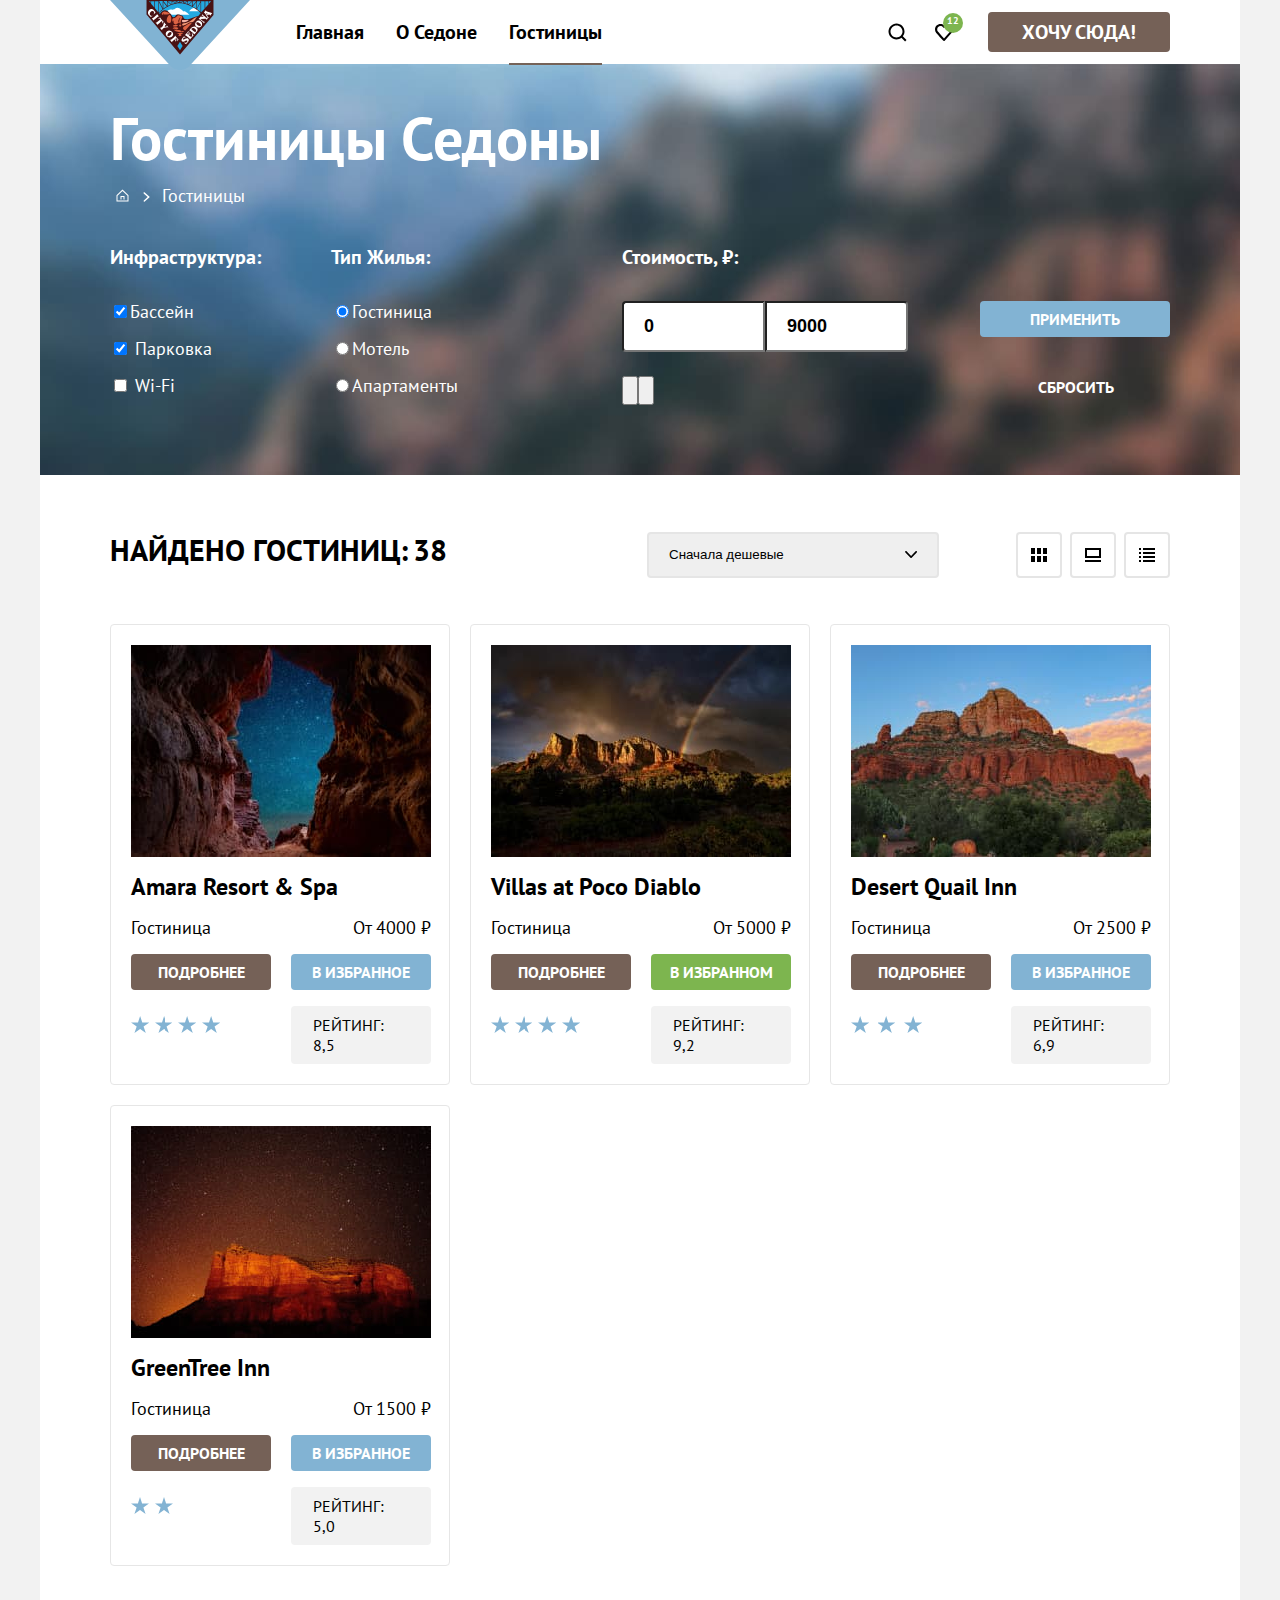
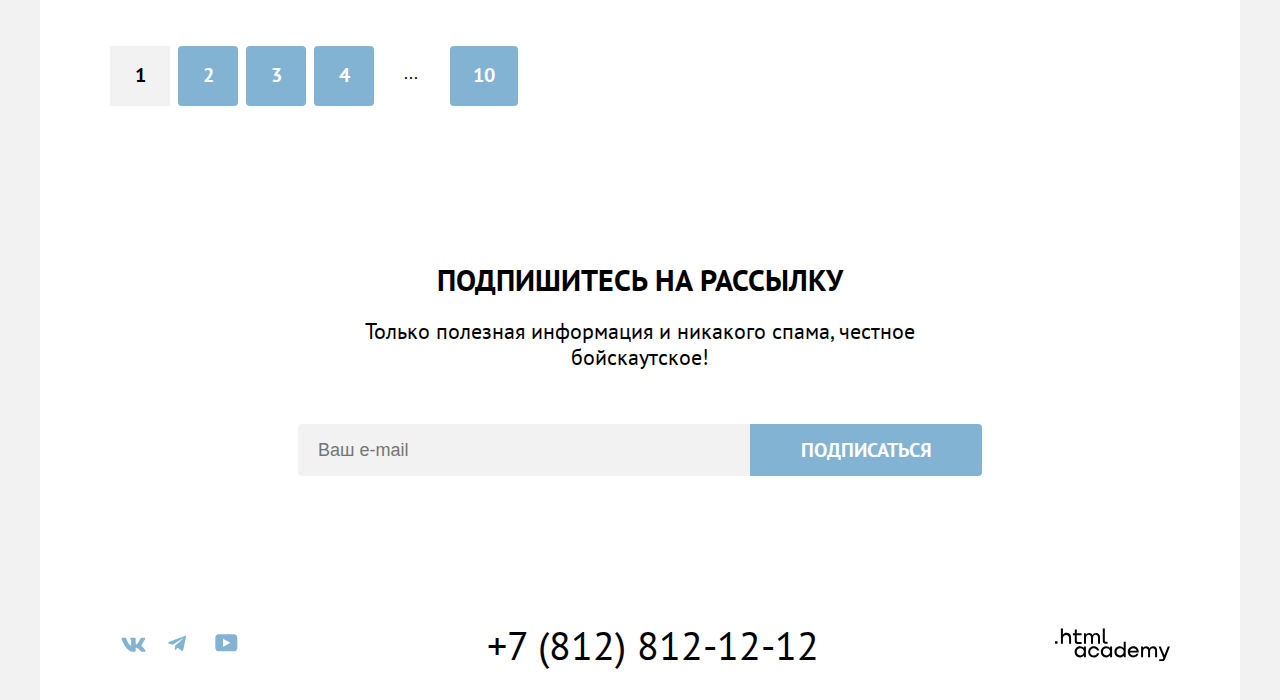
==== catalog.html @ 1176e71a "Merge pull request #8 from Katerina2391/master" ====
<!DOCTYPE html>
<html lang="ru">
  <head>
    <meta charset="utf-8">
    <title>Каталог</title>
    <link rel="stylesheet" href="styles/styles.css">
  </head>
  <body>
    <div class="container">
    <header class="catalog-header">
      <div class="logo">
        <a class="logo-link" href="index.html">
          <img class="logo" src="images/logo.svg" alt="Логотип компании City of Sedona." width="140" height="70">
        </a>
      </div>
      <nav class="navigation">
        <ul class="list navigation-list">
          <li class="navigation-item">
            <a class="navigation-link" href="index.html">Главная</a>
          </li>
          <li class="navigation-item">
            <a class="navigation-link" href="about.html">О Седоне</a>
          </li>
          <li class="navigation-item">
            <a class="navigation-link navigation-link-current" href="catalog.html">Гостиницы</a>
          </li>
        </ul>
        <ul class="list navigation-list navigation-user">
          <li class="navigation-item">
            <a class="navigation-link search-icon" href="#">
              <span class="visually-hidden">Поиск</span>
            </a>
          </li>
          <li class="navigation-item">
            <a class="navigation-link heart-icon" href="#">
              <span class="visually-hidden">Избранное</span>
              <span class="favourites-count">12</span>
            </a>
          </li>
          <li class="navigation-item">
            <a class="navigation-link want-here" href="#">Хочу сюда!</a>
          </li>
        </ul>
      </nav>
    </header>
    <main class="main-container main-inner">
      <div class="background-container">
      <h1 class="inner-header-title">Гостиницы Седоны</h1>
      <ul class="breadcrumbs">
        <li class="breadcrumbs-item">
          <a class="home-button" href="index.html">
            <span class="visually-hidden">Главная</span>
          </a>
        </li>
        <li class="breadcrumbs-item">
          <a class="breadcrumbs-link breadcrumbs-current">Гостиницы</a>
        </li>
      </ul>
      <section class="catalog-filter">
        <h2 class="visually-hidden">Фильтры для подбора гостиницы</h2>
        <form class="hotels-filter" action="https://echo.htmlacademy.ru/" method="get">
          <fieldset class="hotels-filter-group hotels-filter-group-infrastructure">
            <legend class="hotels-filter-title">Инфраструктура:</legend>
            <ul class="list hotels-filter-list">
              <li class="hotels-filter-item">
                <label class="control-label">
                  <input class="control-input" type="checkbox" name="infrastructure" value="swimming-pool" checked>Бассейн
                </label>
              </li>
              <li class="hotels-filter-item">
                <label class="control-label">
                  <input class="control-input" type="checkbox" name="infrastructure" value="parking" checked>
                  Парковка
                </label>
              </li>
              <li class="hotels-filter-item">
                <label class="control-label">
                  <input class="control-input" type="checkbox" name="infrastructure" value="Wi-Fi">
                  Wi-Fi
                </label>
              </li>
            </ul>
          </fieldset>
          <fieldset class="hotels-filter-group hotels-filter-group-living">
            <legend class="hotels-filter-title">Тип Жилья:</legend>
            <ul class="list hotels-filter-list">
              <li class="hotels-filter-item">
                <label class="control-label">
                  <input class="control-input" type="radio" name="living-type" value="hotel" checked>Гостиница
                </label>
              </li>
              <li class="hotels-filter-item">
                <label class="control-label">
                  <input class="control-input" type="radio" name="living-type" value="motel">Мотель
                </label>
              </li>
              <li class="hotels-filter-item">
                <label class="control-label">
                  <input class="control-input" type="radio" name="living-type" value="apartments">Апартаменты
                </label>
              </li>
            </ul>
          </fieldset>
          <fieldset class="hotels-filter-group hotels-filter-group-price">
            <legend class="hotels-filter-title">Стоимость, ₽:</legend>
              <label class="price-label">
                <input class="price-input price-input-min" type="number" name="min-price" placeholder="от" value="0">
              </label>
              <label class="price-label">
                <input class="price-input price-input-max" type="number" name="max-price" placeholder="до" value="9000">
              </label>
              <button class="toggle-min" type="button">
                <span class="visually-hidden">Изменить мин цену</span>
              </button>
              <button class="toggle-max" type="button">
                <span class="visually-hidden">Изменить макс цену</span>
              </button>
          </fieldset>
          <div class="buttons-container">
            <button class="button button-light-catalog submit-button" type="submit">Применить</button>
            <button class="button button-transparent" type="reset">Сбросить</button>
          </div>
        </form>
      </div>
      </section>
      <section class="sorting-results">
        <div class="sorting-results-container">
          <h2 class="sorting-results-title">Найдено гостиниц:
            <span class="sorting-results-count">38</span>
          </h2>
          <select class="select-control" aria-label="Сортировка">
            <option value="cheap">Сначала дешевые</option>
            <option value="expensive">Сначала дорогие</option>
            <option value="popular">Сначала популярные</option>
          </select>
          <ul class="list show-cards-list">
            <li class="show-cards-item">
              <a class="show-cards-button show-all-cards" href="#">
                <span class="visually-hidden">Показать карточки</span>
              </a>
            </li>
            <li class="show-cards-item">
              <a class="show-cards-button show-one-card" href="#">
                <span class="visually-hidden">Показать одну карточку</span>
              </a>
            </li>
            <li class="show-cards-item">
              <a class="show-cards-button show-list" href="#">
                <span class="visually-hidden">Показать список</span>
              </a>
            </li>
          </ul>
        </div>
        <ul class="list hotels-list">
          <li class="hotel-card">
            <a class="hotel-card-link" href="#" tabindex="-1">
              <img class="hotel-card-image" src="images/hotels/hotel-1.jpg" alt="Здездное небо в ущелье." width="300" height="212">
              <h3 class="hotel-card-title">Amara Resort & Spa</h3>
            </a>
            <span class="living-type">Гостиница</span>
            <span class="price">От 4000 ₽</span>
            <a class="button button-dark-catalog" href="#">подробнее</a>
            <button class="button button-favourites button-light" type="button">в избранное</button>
            <p class="product-stars product-four-stars">
            <span class="visually-hidden">4 звезды</span>
            </p>
            <span class="hotel-rating">Рейтинг: 8,5</span>
          </li>
          <li class="hotel-card">
            <a class="hotel-card-link" href="#" tabindex="-1">
              <img class="hotel-card-image" src="images/hotels/hotel-2.jpg" alt="Радуга надо горами." width="300" height="212">
              <h3 class="hotel-card-title">Villas at Poco Diablo</h3>
            </a>
            <span class="living-type">Гостиница</span>
            <span class="price">От 5000 ₽</span>
            <a class="button button-dark-catalog" href="#">подробнее</a>
              <button class="button button-favourites button-favourites-selected" type="button">в избранном</button>
            <p class="product-stars product-four-stars">
              <span class="visually-hidden">4 звезды</span>
            </p>
            <span class="hotel-rating">Рейтинг: 9,2</span>
          </li>
          <li class="hotel-card">
            <a class="hotel-card-link" href="#" tabindex="-1">
              <img class="hotel-card-image" src="images/hotels/hotel-3.jpg" alt="Горы на фоне голубого неба." width="300" height="212">
              <h3 class="hotel-card-title">Desert Quail Inn</h3>
            </a>
            <span class="living-type">Гостиница</span>
            <span class="price">От 2500 ₽</span>
            <a class="button button-dark-catalog" href="#">подробнее</a>
              <button class="button button-favourites button-light" type="button">в избранное</button>
            <p class="product-stars product-three-stars">
              <span class="visually-hidden">3 звезды</span>
            </p>
            <span class="hotel-rating">Рейтинг: 6,9</span>
          </li>
          <li class="hotel-card">
            <a class="hotel-card-link" href="#" tabindex="-1">
              <img class="hotel-card-image" src="images/hotels/hotel-4.jpg" alt="Горы на фоне зведного неба." width="300" height="212">
              <h3 class="hotel-card-title">GreenTree Inn</h3>
            </a>
            <span class="living-type">Гостиница</span>
            <span class="price">От 1500 ₽</span>
            <a class="button button-dark-catalog" href="#">подробнее</a>
              <button class="button button-favourites button-light" type="button">в избранное</button>
            <p class="product-stars product-two-stars">
              <span class="visually-hidden">2 звезды</span>
            </p>
            <span class="hotel-rating">Рейтинг: 5,0</span>
          </li>
        </ul>
        <ul class="pagination">
          <li class="pagination-item pagination-current">
            <a class="pagination-link pagination-current">1</a>
          </li>
          <li class="pagination-item">
            <a class="pagination-link" href="#">2</a>
          </li>
          <li class="pagination-item">
            <a class="pagination-link" href="#">3</a>
          </li>
          <li class="pagination-item">
            <a class="pagination-link" href="#">4</a>
          </li>
          <li class="pagination-item pagination-dots">
            <span class="dots">...</span>

          </li>
          <li class="pagination-item">
            <a class="pagination-link" href="#">10</a>
          </li>
        </ul>
      </section>
    </main>
    <footer class="page-footer">
      <section class="footer-subscribe">
        <h2 class="footer-subscribe-title">Подпишитесь на рассылку</h2>
        <p class="footer-subscribe-description">Только полезная информация и никакого спама, честное бойскаутское!</p>
        <form class="footer-subscribe-form" action="https://echo.htmlacademy.ru/" method="post">
          <input class="field field-inner" type="email" name="footer-subscribe-email" placeholder="Ваш e-mail" required>
          <button class="button footer-subscribe-button button-light" type="submit">Подписаться</button>
        </form>
      </section>
      <section class="footer-contacts">
        <h2 class="visually-hidden">Контакты</h2>
            <ul class="list footer-contacts-social-list">
              <li class="footer-contacts-social-item">
                <a class="footer-contacts-social-button button-vk" href="https://vk.com/htmlacademy">
                  <span class="visually-hidden">Вконтакте.</span>
                  <svg width="25" height="15" viewBox="0 0 25 15" fill="none" xmlns="http://www.w3.org/2000/svg">
                    <path fill-rule="evenodd" clip-rule="evenodd" d="M24.116 1.804c.166-.546 0-.948-.795-.948h-2.625c-.668 0-.976.347-1.143.73 0 0-1.335 3.196-3.226 5.272-.612.602-.89.793-1.224.793-.167 0-.418-.19-.418-.738V1.804c0-.656-.184-.948-.74-.948H9.817c-.417 0-.668.304-.668.593 0 .621.946.765 1.043 2.513V7.76c0 .833-.153.984-.487.984-.89 0-3.055-3.21-4.34-6.885-.249-.715-.5-1.003-1.172-1.003H1.566c-.75 0-.9.347-.9.73 0 .682.89 4.07 4.145 8.551 2.17 3.06 5.225 4.72 8.008 4.72 1.67 0 1.875-.369 1.875-1.004V11.54c0-.737.158-.884.687-.884.39 0 1.057.192 2.615 1.667 1.78 1.75 2.073 2.533 3.075 2.533h2.625c.75 0 1.126-.368.91-1.096-.238-.724-1.088-1.775-2.215-3.022-.612-.71-1.53-1.475-1.809-1.858-.389-.49-.278-.71 0-1.147 0 0 3.2-4.426 3.533-5.929h.001Z" fill="currentColor"/></svg>
                </a>
              </li>
              <li class="footer-contacts-social-item">
                <a class="footer-contacts-social-button button-tg" href="https://t.me/htmlacademy ">
                  <span class="visually-hidden">Телеграмм.</span>
                  <svg width="18" height="17" viewBox="0 0 18 17" fill="none" xmlns="http://www.w3.org/2000/svg"><path d="M16.785.956.84 7.104C-.248 7.541-.24 8.148.64 8.42l4.094 1.277 9.472-5.976c.448-.272.857-.126.52.173l-7.673 6.925H7.05l.002.001-.283 4.22c.414 0 .597-.19.829-.414l1.988-1.934 4.136 3.055c.762.42 1.31.205 1.5-.706l2.715-12.795c.278-1.114-.425-1.618-1.153-1.29Z" fill="currentColor"/></svg>                </a>
              </li>
              <li class="footer-contacts-social-item">
                <a class="footer-contacts-social-button button-youtube" href="https://www.youtube.com/user/htmlacademyru">
                  <span class="visually-hidden">Youtube.</span>
                  <svg width="23" height="18" viewBox="0 0 23 18" fill="none" xmlns="http://www.w3.org/2000/svg"><path d="M18.94.356H3.507C1.647.356.333 1.95.333 3.756V13.85c0 1.913 1.314 3.506 3.174 3.506H19.16c1.642 0 3.174-1.593 3.174-3.4v-10.2c-.219-1.806-1.532-3.4-3.393-3.4ZM7.995 12.894V4.819l7.333 4.037-7.333 4.038Z" fill="currentColor"/></svg></a>
              </li>
            </ul>
            <address class="phone">
              <a class="footer-phone" href="tel:+78128121212">+7 (812) 812-12-12</a>
            </address>
            <a class="htmlacademy-link" href="https://htmlacademy.ru/">
              <svg width="115" height="34" viewBox="0 0 115 34" fill="none" xmlns="http://www.w3.org/2000/svg">
                <g clip-path="url(#a)" fill="currentColor"><path d="M0 13.256v2.6h2.5v-2.6H0ZM11.6 4.856c-1.6 0-2.8.7-3.6 1.7h-.1v-6.2h-2v15.5h2v-5.3c0-2.1 1.3-3.6 3.3-3.6 1.8 0 2.9 1.4 2.9 3.2v5.7h2v-6.1c.1-3-1.8-4.9-4.5-4.9ZM26.6 5.156h-4.8v-3.7h-2v3.8h-1.9v2h1.9v6c0 1.7 1 2.7 2.7 2.7h4.1v-2h-3.7c-.7 0-1.1-.4-1.1-1.1v-5.7h4.8v-2ZM41.1 4.956c-1.6 0-2.9.8-3.5 2.1h-.1c-.6-1.2-1.8-2.1-3.4-2.1-1.4 0-2.5.8-3.1 1.8h-.1v-1.6H29v10.6h2v-5.4c0-2 1-3.5 2.6-3.5 1.5 0 2.4 1 2.4 2.6v6.3h2v-5.6c0-2.4 1.4-3.3 2.6-3.3 1.5 0 2.4 1 2.4 2.6v6.3h2v-6.5c.1-2.5-1.4-4.3-3.9-4.3ZM47.8 13.056c0 1.7 1 2.7 2.8 2.7h2v-2h-1.7c-.7 0-1.1-.4-1.1-1.1V.356h-2v12.7ZM28.9 20.056c-.9-1.1-2.2-1.8-3.9-1.8-3.1 0-5.4 2.3-5.4 5.6s2.3 5.6 5.4 5.6c1.8 0 3-.8 3.8-1.9h.1v1.6h2v-10.6h-2v1.5Zm-3.6 7.4c-2.2 0-3.6-1.6-3.6-3.6s1.4-3.6 3.6-3.6 3.6 1.6 3.6 3.6c0 1.9-1.4 3.6-3.6 3.6ZM44.2 22.356c-.5-2.4-2.6-4.1-5.4-4.1-3.4 0-5.6 2.5-5.6 5.6 0 3.1 2.2 5.6 5.6 5.6 2.8 0 4.9-1.8 5.4-4.2h-2.1c-.4 1.3-1.7 2.3-3.3 2.3-2.2 0-3.6-1.6-3.6-3.6s1.4-3.6 3.6-3.6c1.6 0 2.8 1 3.3 2.2h2.1v-.2ZM55.1 20.056c-.9-1.1-2.2-1.8-3.9-1.8-3.1 0-5.4 2.3-5.4 5.6s2.3 5.6 5.4 5.6c1.8 0 3-.8 3.8-1.9h.1v1.6h2v-10.6h-2v1.5Zm-3.6 7.4c-2.2 0-3.6-1.6-3.6-3.6s1.4-3.6 3.6-3.6 3.6 1.6 3.6 3.6c0 1.9-1.5 3.6-3.6 3.6ZM68.7 20.156c-.9-1.1-2.2-1.9-3.9-1.9-3.1 0-5.4 2.3-5.4 5.6s2.2 5.6 5.4 5.6c1.7 0 3-.8 3.8-1.8h.1v1.5h2v-15.4h-2v6.4Zm-3.6 7.3c-2.2 0-3.6-1.6-3.6-3.6s1.4-3.6 3.6-3.6 3.6 1.6 3.6 3.6c-.1 2-1.5 3.6-3.6 3.6ZM78.3 18.256c-3.3 0-5.5 2.5-5.5 5.6 0 3 2.1 5.6 5.5 5.6 2.5 0 4.5-1.3 5.2-3.6h-2.1c-.5 1-1.6 1.6-3 1.6-1.9 0-3.3-1.3-3.4-2.9h8.8c.2-3.6-2-6.3-5.5-6.3Zm0 1.9c1.7 0 3 1 3.3 2.6h-6.5c.3-1.5 1.5-2.6 3.2-2.6ZM98.2 18.256c-1.6 0-2.9.8-3.6 2h-.1c-.6-1.2-1.8-2-3.4-2-1.4 0-2.5.7-3.1 1.8v-1.5h-1.9v10.6h2v-5.4c0-2 1-3.4 2.6-3.5 1.5 0 2.4 1 2.4 2.6v6.3h2v-5.6c0-2.4 1.4-3.3 2.6-3.3 1.5 0 2.4 1 2.4 2.6v6.3h2v-6.5c.1-2.6-1.4-4.4-3.9-4.4ZM109.4 27.356l-3.6-8.9h-2.2l4.8 11.6c-.3.9-.7 1.2-1.7 1.2h-2.5v2h2.5c1.8 0 2.8-.8 3.5-2.6l4.7-12.2h-2.1l-3.4 8.9Z"/></g><defs><clipPath id="a"><path fill="currentColor" transform="translate(0 .356)" d="M0 0h115v33H0z"/></clipPath></defs></svg>
            </a>
      </section>
    </footer>
  </div>
  </body>
</html>
---- styles/styles.css ----
@font-face {
  font-family: "PT Sans";
  font-style: normal;
  font-weight: 400;
  src: url("../fonts/ptsans-400.woff2") format("woff2");
  font-display: swap;
}

@font-face {
  font-family: "PT Sans";
  font-style: normal;
  font-weight: 700;
  src: url("../fonts/ptsans-700.woff2") format("woff2");
  font-display: swap;
}

html {
  height: 100%;
}

body {
  font-family: "PT Sans", "Arial", sans-serif;
  font-size: 18px;
  line-height: 21px;
  background-color:  #f2f2f2;
  color: #000000;
  margin: 0;
}

*,
*::before,
*::after {
  box-sizing: border-box;
}

.visually-hidden {
  position: absolute;
  width: 1px;
  height: 1px;
  margin: -1px;
  padding: 0;
  border: 0;
  clip: rect(0 0 0 0);
  overflow: hidden;
}

.container {
  min-height: 100vh;
  width: 1200px;
  margin: 0 auto;
  display: flex;
  flex-direction: column;
  box-shadow: 0 0 15 0 rgba(0, 0, 0, 0.2);
  flex-grow: 1;
  background-color: #ffffff;
}

.main-container {
  flex-grow: 1;
}

.button {
  font-family: inherit;
  font-size: 20px;
  font-weight: 700;
  line-height: 36px;
  text-align: center;
  text-transform: uppercase;
  text-decoration: none;
  color: #ffffff;
  padding: 8px 50px;
  border: none;
  border-radius: 4px;
  margin: 0;
  align-items: center;
  cursor: pointer;
  box-sizing: border-box;
}

.button-light {
  background-color: #82b3d3;
}

.button-light:hover {
  background-color: #68a2ca;
}

.button-light:focus {
  background-color: #68a2ca;
}

.button-light:active {
  background-color: #82b3d3;
}

.button-light:disabled {
  background-color: #e5e5e5;
}

.button-light-catalog {
  background-color: #82b3d3;
  font-size: 16px;
  font-weight: 700;
  line-height: 20px;
  width: 140px;
  height: 36px;
  align-items: center;
}
.button-light-catalog:hover {
  background-color: #68a2ca;
}

.button-light-catalog:focus {
  background-color: #68a2ca;
}

.button-light-catalog:active {
  background-color: #82b3d3;
}

.button-light-catalog:disabled {
  background-color: #e5e5e5;
}

.button-dark {
  background-color: #756157;
  margin: 0;
  padding: 8px 50px;
}

.button-dark:hover {
  background-color: #615048;
}

.button-dark:focus {
  background-color: #615048;
}

.button-dark:active {
  background-color: #756157;
}

.button-dark:disabled {
  background-color: #e5e5e5;
}

.button-dark-catalog {
  background-color: #756157;
  font-size: 16px;
  font-weight: 700;
  line-height: 20px;
  width: 140px;
  height: 36px;
  align-items: center;
  padding: 8px 26px;
}

.button-dark-catalog:hover {
  background-color: #615048;
}

.button-dark-catalog:focus {
  background-color: #615048;
}

.button-dark-catalog:active {
  background-color: #756157;
}

.button-dark-catalog:disabled {
  background-color: #e5e5e5;
}

.button-transparent {
  background-color: transparent;
  font-size: 16px;
  font-weight: 700;
  line-height: 20px;
  padding: 8px 57px;
  width: 191px;
}

.button-transparent:hover {
  opacity: 60%;
}

.button-transparent:focus {
  border: 3px solid #83b3d3;
}

.button-transparent:active {
  color: rgba(255, 255, 255, 0.3);
}

.button-transparent:disabled {
  opacity: 10%;
}

.submit-button {
  width: 190px;
  padding: 8px 50px;
  margin-bottom: 32px;
}

.list {
  list-style: none;
  margin: 0;
  padding: 0;
}

/*MAIN PAGE*/
/*HEADER*/

.main-page-header {
  display: flex;
  padding: 0 70px;
}

.navigation {
  display: flex;
  margin-left: 30px;
  flex-grow: 1;
}

.navigation-list {
  margin: 0;
  padding: 0;
  flex-wrap: wrap;
  display: flex;
}

.navigation-user {
  margin-left: auto;
  display: flex;
  align-items: center;
  flex-shrink: 0;
}

.navigation-link {
  display: block;
  font-size: 20px;
  line-height: 24px;
  font-weight: 700;
  text-align: center;
  color: #000000;
  background-color: #ffffff;
  text-decoration: none;
  flex-wrap: wrap;
  padding: 20px 16px;
}

.navigation-link-current {
  position: relative;
  z-index: 2;
}

.navigation-link-current::after {
  position: absolute;
  content: "";
  height: 2px;
  background-color: #756257;
  bottom: -1px;
  right: 16px;
  left: 16px;
}

.search-icon {
  background-image: url("../images/icons/search.svg");
  background-repeat: no-repeat;
  background-size: 20px 20px;
  background-position: center center;
  padding: 12px 22px;
}

.heart-icon {
  background-image: url("../images/icons/heart.svg");
  background-repeat: no-repeat;
  background-size: 20px 20px;
  background-position: center center;
  margin-right: 20px;
  padding: 13px 24px;
}

.favourites-count {
  font-size: 10px;
  font-weight: 400px;
  line-height: 10px;
  text-align: center;
  background-color: #7db54f;
  color: #ffffff;
  border-radius: 10px;
  padding: 3px;
  min-height: 20px;
  min-width: 20px;
  display: block;
  margin-top: -19px;
  margin-right: -19px;
}

.want-here {
  background-color: #756157;
  color: #ffffff;
  text-transform: uppercase;
  padding: 8px 34px;
  border-radius: 4px;
}

.want-here:hover {
  background-color: #615048;
}

.want-here:focus {
  background-color: #615048;
}

.want-here:active {
  background-color: #756157;
}

.want-here:disabled {
  background-color: #e5e5e5;
}

.navigation-item-button {
  display: flex;
  align-items: center;
}

.logo {
  display: block;
  margin-bottom: -6px;
  z-index: 2;
}

/*HERO*/

.hero {
  background-color: #7ea2c2;
  padding: 51px 70px 82px;
  position: relative;
}

.hero::after {
  content: "";
  background-image: url("../images/devider.svg");
  position: absolute;
  left: 0;
  right: 0;
  bottom: 0;
  height: 57px;
}

.hero-img-banner {
  position: absolute;
  top: 0;
  left: 0;
  bottom: 0;
  right: 0;
  object-fit: cover;
  height: 100%;
}

.hero-img {
  display: block;
  margin: 0 auto;
  max-width: 100%;
  height: auto;
  position: relative;
  z-index: 2;
}


/*ADVANTAGES*/

.advantages-list {
  text-align: center;
  list-style: none;
  display: flex;
  flex-wrap: wrap;
  margin: 0;
  padding: 0;
}

.advantages-main-title {
  font-size: 30px;
  font-weight: 700;
  line-height: 36px;
  text-align: center;
  text-transform: uppercase;
  margin: 0 auto;
  margin-bottom: 25px;
  width: 620px;
  margin-top: 69px;
}

.advantages-main-title-description {
  font-size: 22px;
  line-height: 26px;
  text-align: center;
  margin-bottom: 69px;
}

.advantages-title {
  font-size: 24px;
  font-weight: 700;
  line-height: 28px;
  text-align: center;
  text-transform: uppercase;
  margin: 0 auto;
  margin-bottom: 62px;
  width: 175px;
  position: relative;
}

.advantages-content {
  width: 400px;
  min-height: 385px;
  padding: 102px 85px;
}

.advantages-item {
  background-color: rgba(131, 179, 211, 0.12);
  color: #000000;
}

.advantages-title::after {
  position: absolute;
  content: "";
  height: 2px;
  width: 60px;
  background-color: rgba(0, 0, 0, 0.3);
  bottom: -30px;
  right: 55px;
}

.advantages-item-medium {
  background-color: rgba(131, 179, 211, 0.2);
}

.advantages-item-dark {
  width: 100%;
  background-color: #82b3d3;
  color: #ffffff;
  display: flex;
}

.advantages-item-dark .advantages-title {
  color: #ffffff;
}

.advantages-item-dark .advantages-title::after {
  position: absolute;
  content: "";
  height: 2px;
  width: 60px;
  background-color: rgba(255, 255, 255, 0.3);
  bottom: -30px;
  right: 55px;
}

.advantages-item-dark .advantages-description {
  color: #ffffff;
}

.advantages-description {
  color: #333333;
  margin: 0;
}

.advantages-image {
  display: block;
}



/*SERVICES*/

.services-list {
  text-align: center;
  display: flex;
  flex-wrap: wrap;
}

.services-main-title {
  font-size: 30px;
  font-weight: 700;
  line-height: 36px;
  text-align: center;
  text-transform: uppercase;
  margin: 0 auto;
  margin-top: 64px;
  margin-bottom: 20px;
}

.services-main-description {
  font-size: 22px;
  line-height: 26px;
  text-align: center;
  margin: 0;
  margin-bottom: 64px;
}

.services-title {
  font-size: 24px;
  font-weight: 700;
  line-height: 28px;
  text-align: center;
  text-transform: uppercase;
  margin: 0;
  padding: 0;
  margin-bottom: 30px;
  margin-top: 110px;
}

.services-description {
  margin: 0;
  padding: 0;
  width: 230px;
}

.services-item {
  width: 400px;
  min-height: 385px;
  padding-top: 81px;
  padding-left: 85px;
  padding-right: 85px;
  box-sizing: border-box;
}

.services-item-medium {
  background-color: rgba(131, 179, 211, 0.12);
}

.services-item-light {
  background-color: #ffffff;
}

.house-icon {
  background-image: url("../images/icons/house.svg");
  background-repeat: no-repeat;
  background-size: 75px 72px;
  background-position: center 81px;
}

.souvenirs-icon {
  background-image: url("../images/icons/souvenirs.svg");
  background-repeat: no-repeat;
  background-size: 75px 72px;
  background-position: center 81px;
}

.food-icon {
  background-image: url("../images/icons/food.svg");
  background-repeat: no-repeat;
  background-size: 75px 72px;
  background-position: center 81px;
}

/*HOTEL SEARCH*/

.hotel-search {
  text-align: center;
  width: 592px;
  margin: 0 auto;
}

.hotel-search-title {
  font-size: 30px;
  font-weight: 700;
  line-height: 36px;
  text-align: center;
  text-transform: uppercase;
  margin: 0;
  margin-top: 96px;
  margin-bottom: 20px;
}

.hotel-search-description {
  font-size: 22px;
  line-height: 26px;
  text-align: center;
  margin: 0;
  margin-bottom: 54px;
}

.hotel-search-button {
  display: block;
  width: 376px;
  margin: 0 auto;
  margin-bottom: 96px;
}

/*FOOTER*/

.footer-subscribe-title {
  font-size: 30px;
  font-weight: 700;
  line-height: 36px;
  text-align: center;
  text-transform: uppercase;
  margin: 0;
  margin-bottom: 20px;
}

.footer-subscribe-description {
  font-size: 22px;
  line-height: 26px;
  text-align: center;
  margin: 0;
  margin-bottom: 54px;
}

input[type=email] {
  font-size: 18px;
  line-height: 24px;
}

.footer-subscribe {
  display: block;
  width: 1200px;
  color: #000000;
  background-color: #ffffff;
  text-align: center;
  margin: 0 auto;
  padding: 96px 258px 104px;
}

.footer-subscribe-main-page {
  background-image: url("../images/subscribe.jpg");
  background-color: #4c6792;
  background-position: center;
  background-repeat: no-repeat;
  background-size: cover;
  color: #ffffff;
}

.footer-subscribe-form {
  display: flex;
}

.footer-subscribe-button {
  background-color: #82B3D3;
  padding: 8px 50px;
  border: none;
  border-radius: 0 4px 4px 0;
  width: 232px;
}

.field {
  flex-grow: 1;
  border: none;
  border-radius: 4px 0 0 4px;
  padding-left: 20px;
}

.field-inner {
background-color: #f2f2f2;
}

.footer-contacts {
  display: flex;
  align-items: center;
  width: 1200px;
  min-height: 120px;
  margin: 0 auto;
  padding: 40px 70px 30px;
  justify-content: space-between;
}

.footer-contacts-social-item {
  display: flex;
  align-items: center;
  width: 47px;
  height: 40px;
  margin: auto;
  position: relative;
 }

.footer-contacts-social-list {
  display: flex;
  align-items: center;
  flex-wrap: wrap;
}

.footer-contacts-social-button {
  color: #82b3d3;
  background-color: #ffffff;
  display: block;
  padding: 11px;
  box-sizing: border-box;
}

.footer-contacts-social-button:hover {
  color: #68a2ca;
}

.footer-contacts-social-button:focus {
  color: #68a2ca;
}

.footer-contacts-social-button:active {
  color: rgba(104, 162, 202, 0.3);
}

.phone {
  display: flex;
  align-items: center;
}

.footer-phone {
  font-size: 40px;
  line-height: 40px;
  text-align: center;
  text-decoration: none;
  font-style: normal;
  color: #000000;
  display: block;
}

.footer-phone:hover {
  color: #756157;
}

.footer-phone:focus {
  color: #756157;
}

.footer-phone:active {
  color: rgba(117, 97, 87, 0.3);
}

.htmlacademy-link {
  display: flex;
  align-items: center;
  padding: 0;
  margin: 0;
  color: #000000;
}

.htmlacademy-link:hover {
  color: #756157;
}

.htmlacademy-link:focus {
  color: #756157;
}

.htmlacademy-link:active {
  color: rgba(117, 97, 87, 0.3);
}


/*CATALOG*/

/*MAIN*/

.catalog-header {
  display: flex;
  padding: 0 70px;
  margin: 0;
}

.inner-header-title {
  font-size: 60px;
  line-height: 78px;
  font-weight: 700;
  color: #ffffff;
  margin: 0;
  margin-bottom: 8px;
}

.background-container {
  background-image: url("../images/background-catalog.jpg");
  background-position: center;
  background-size: cover;
  background-repeat: no-repeat;
  background-color: #696563;
  color: #ffffff;
  margin: 0;
  padding: 35px 70px 70px;
}

.breadcrumbs {
  list-style: none;
  flex-wrap: wrap;
  margin: 0;
  padding: 0;
  display: flex;
}

.breadcrumbs-item {
  margin: 0;
  padding: 0;
  margin-bottom: 36px;
  position: relative;
}

.breadcrumbs-item:not(:last-child)::after {
  content: "";
  background-image: url("../images/icons/right-arrow.svg");
  background-repeat: no-repeat;
  background-size: 8px 20px;
  background-position: center center;
  width: 7px;
  height: 20px;
  display: block;
  position: absolute;
  top: 2px;
  right: 0;
  left: 33px;
  bottom: 0;
}

.breadcrumbs-link {
  display: block;
}

.home-button {
  width: 12px;
  height: 12px;
  margin-right: 28px;
  padding: 12px;
  display: block;
  background-image: url("../images/icons/main-page-icon.svg");
  background-size: 13px 15px;
  background-repeat: no-repeat;
  background-position: center 3px;
}

.home-button:hover {
  opacity: 60%;
}

.home-button:active {
  opacity: 30%;
}

.breadcrumbs-current:hover {
  color: rgba(255, 255, 255, 0.6);
}

.breadcrumbs-current:active {
  color: rgba(255, 255, 255, 0.3);
}

.hotels-filter {
  display: flex;
}

.hotels-filter-group {
  padding: 0;
  margin: 0;
  border: none;
}

.hotels-filter-group-infrastructure {
  margin-right: 70px;
}

.hotels-filter-group-living {
  min-width: 151px;
  margin-right: 140px;
}

.hotels-filter-group-price {
  min-width: 288px;
  display: flex;
  flex-wrap: wrap;
  margin-right: 70px;
}

.hotels-filter-list {
  display: block;
}

.hotels-filter-title {
  font-size: 20px;
  line-height: 24px;
  font-weight: 700;
  color: #ffffff;
  margin: 0;
  margin-bottom: 32px;
  padding: 0;
}

.hotels-filter-item {
  margin-bottom: 16px;
}

.hotels-filter-item:last-child {
  margin-bottom: 0;
}

.price-input {
  font-size: 18px;
  line-height: 23px;
  font-weight: 700;
  width: 143px;
  margin: 0;
  padding: 12px 20px;
  box-sizing: border-box;
}

.price-input-min {
  border-radius: 4px 0 0 4px;
}

.price-input-max {
  border-radius: 0 4px 4px 0;
}

.price-label {
  font-size: 18px;
  line-height: 24px;
  color: #000000;
  min-width: 143px;
  min-height: 48px;
  margin: 0;
  padding: 0;
}

.buttons-container {
  margin-top: 56px;
  margin-right: auto;
}

.sorting-results {
  background-color: #ffffff;
  margin: 0;
  padding: 56.5px 70px 60px;
}

.sorting-results-container {
  display: flex;
  width: 1060px;
  margin: 0 auto;
  margin-bottom: 46.5px;
}

.sorting-results-title {
  font-size: 30px;
  line-height: 36px;
  font-weight: 700;
  color: #000000;
  text-transform: uppercase;
  margin: 0;
  margin-right: 200px;
  display: flex;
}

.sorting-results-count {
  font-size: 30px;
  line-height: 36px;
  font-weight: 700;
  color: #000000;
  text-transform: uppercase;
  margin: 0;
  display: block;
  margin-left: 5px;
}

.show-cards-list {
  display: flex;
  margin-left: auto;
}

.show-all-cards {
  background-image: url("../images/icons/show-all-cards.svg");
  background-repeat: no-repeat;
  background-position: center;
}

.show-one-card {
  background-image: url("../images/icons/show-one-card.svg");
  background-repeat: no-repeat;
  background-position: center;
}

.show-list {
  background-image: url("../images/icons/show-list.svg");
  background-repeat: no-repeat;
  background-position: center;
}

.show-cards-button {
  display: flex;
  width: 46px;
  height: 46px;
  border: 2px solid #e5e5e5;
  border-radius: 4px;
}

.show-cards-item {
  margin-right: 8px;
}

.show-cards-item:last-child {
  margin-right: 0px;
}

.show-cards-button:hover {
  border-color: #000000;
}

.show-cards-button:focus {
  border-color: #68a2ca;
}

.show-cards-button:active {
  border-color: #000000;
}

.select-control {
  border: 2px solid #e5e5e5;
  border-radius: 4px;
  min-width: 292px;
  padding: 12px 20px;
  appearance: none;
  background-image: url("../images/icons/arrow-down.svg");
  background-repeat: no-repeat;
  background-position: right 20px center;
  padding-right: 40px;
}

.select-control:hover {
  border-color: #68a2ca;
}

.select-control:focus {
  border-color: #3f5e72;
  outline: none;
}

.select-control:disabled {
  border-color: rgba(0, 0, 0, 0.3);
}

.hotels-list {
  display: grid;
  grid-template-columns: repeat(3, 340px);
  gap: 20px;
}

.price {
  margin-left: auto;
}

.hotel-card-link {
  text-decoration: none;
  color: inherit;
  grid-column: 2 span;
}

.hotel-card {
  display: grid;
  grid-template-columns: repeat(2, 140px);
  gap: 16px 20px;
  background-color: #ffffff;
  padding: 20px;
  border-radius: 4px;
  border: 1px solid #e6e6e6;
}

.hotel-card-title {
  font-size: 24px;
  line-height: 28px;
  font-weight: 700;
  margin: 0;
  margin-top: 16px;
}

.hotel-card-image {
  display: block;
}

.button-favourites {
  font-size: 16px;
  line-height: 20px;
  font-weight: 700;
  background-color: #82b3d3;
  width: 140px;
  height: 36px;
  margin: 0;
  padding: 0;
}

.button-favourites-selected {
  background-color: #7db54f;
  width: 140px;
  height: 36px;
}

.button-favourites-selected:hover {
  background-color: #6c9e42;
}

.button-favourites-selected:focus {
  background-color: #6c9e42;
}

.button-favourites-selected:active {
  background-color: #7db54f;
}

.button-favourites-selected:disabled {
  background-color: #e5e5e5;
}

.hotel-rating {
  font-size: 16px;
  line-height: 20px;
  font-weight: 400;
  background-color: #f2f2f2;
  text-transform: uppercase;
  margin: 0;
  padding: 9px 22px;
  border-radius: 4px;
  display: block;
}

.product-stars {
  background-image: url("../images/icons/star.svg");
  background-repeat: space no-repeat;
  width: 104px;
  height: 17px;
  background-size: 18px 17px;
  display: block;
  margin: 0;
  padding: 0;
  margin-top: 10px;
}

.product-four-stars {
  background-image: url("../images/icons/star.svg");
  background-repeat: space no-repeat;
  width: 89px;
  height: 17px;
  background-size: 18px 17px;
  display: block;
}

.product-three-stars {
  background-image: url("../images/icons/star.svg");
  background-repeat: space no-repeat;
  width: 71px;
  height: 17px;
  background-size: 18px 17px;
  display: block;
}

.product-two-stars {
  background-image: url("../images/icons/star.svg");
  background-repeat: space no-repeat;
  width: 42px;
  height: 17px;
  background-size: 18px 17px;
  display: block;
}

.pagination {
  list-style: none;
  display: flex;
  width: 1060px;
  gap: 8px;
  margin: 0;
  padding: 0;
  margin-top: 80px;
  flex-wrap: wrap;
}

.pagination-link {
  font-size: 20px;
  line-height: 36px;
  font-weight: 700;
  text-align: center;
  color: #ffffff;
  background-color: #82b3d3;
  text-decoration: none;
  padding: 11px 23px;
  border-radius: 4px;
  min-width: 60px;
  min-height: 60px;
  display: block;
  box-sizing: border-box;
}

.pagination-link:hover {
  background-color: #68a2ca;
  border: 1px solid #82b3d3;
}

.pagination-link:focus {
  background-color: #68a2ca;
  border: 1px solid #82b3d3;
}

.pagination-link:active {
  background-color: #82b3d3;
}

.pagination-current {
  color: #000000;
  background-color: #f2f2f2;
}

.pagination-current:hover {
  color: #000000;
  background-color: #f2f2f2;
}

.pagination-current:focus {
  color: #000000;
  background-color: #f2f2f2;
}

.pagination-current:active {
  color: #000000;
  background-color: #f2f2f2;
}

.dots {
  display: block;
  min-width: 60px;
  min-height: 60px;
  align-items: center;
  padding: 16px 22px;
}
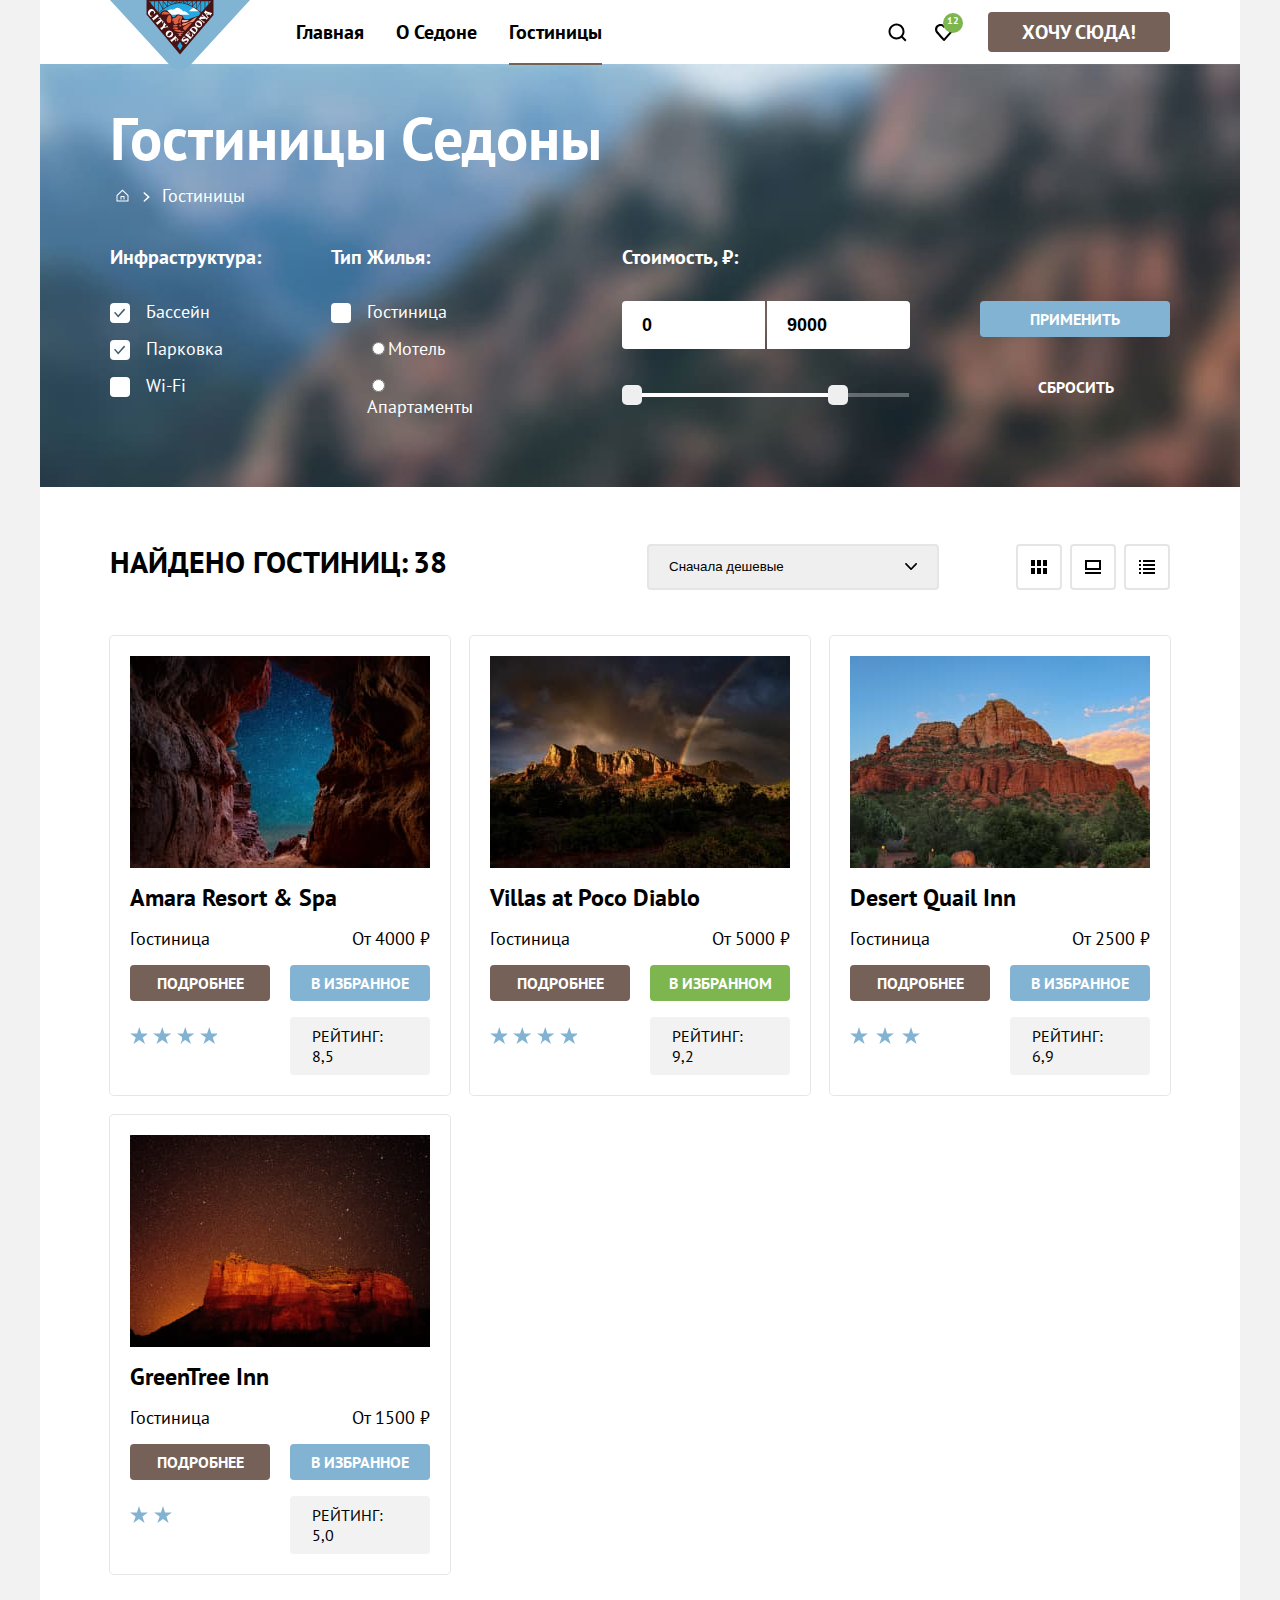
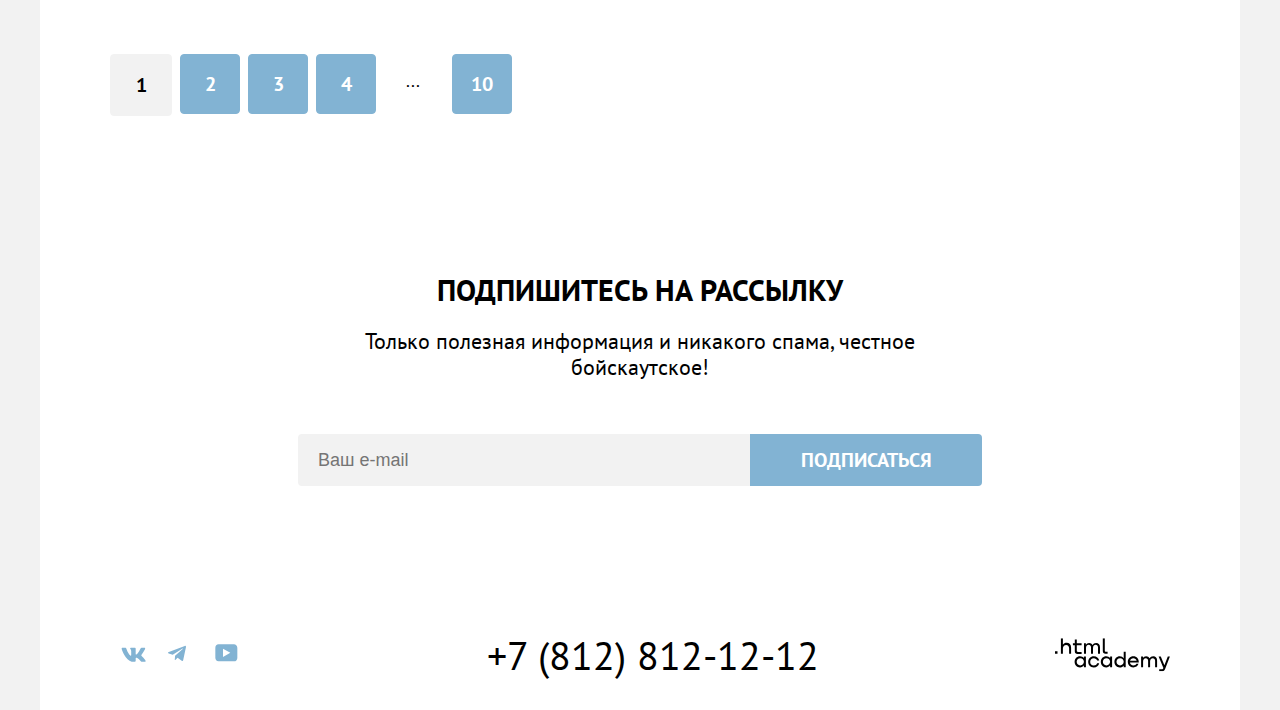
==== commit 4f710749: "стилизует чекбоксы" ====
--- a/catalog.html
+++ b/catalog.html
@@ -63,20 +63,24 @@
             <legend class="hotels-filter-title">Инфраструктура:</legend>
             <ul class="list hotels-filter-list">
               <li class="hotels-filter-item">
-                <label class="control-label">
-                  <input class="control-input" type="checkbox" name="infrastructure" value="swimming-pool" checked>Бассейн
-                </label>
-              </li>
-              <li class="hotels-filter-item">
-                <label class="control-label">
-                  <input class="control-input" type="checkbox" name="infrastructure" value="parking" checked>
-                  Парковка
-                </label>
-              </li>
-              <li class="hotels-filter-item">
-                <label class="control-label">
-                  <input class="control-input" type="checkbox" name="infrastructure" value="Wi-Fi">
-                  Wi-Fi
+                <label class="control">
+                  <input class="visually-hidden control-input" type="checkbox" name="infrastructure" value="swimming-pool" checked>
+                  <span class="control-mark"></span>
+                  <span class="control-label">Бассейн</span>
+                </label>
+              </li>
+              <li class="hotels-filter-item">
+                <label class="control">
+                  <input class="visually-hidden control-input" type="checkbox" name="infrastructure" value="parking" checked>
+                  <span class="control-mark"></span>
+                  <span class="control-label">Парковка</span>
+                </label>
+              </li>
+              <li class="hotels-filter-item">
+                <label class="control">
+                  <input class="visually-hidden control-input" type="checkbox" name="infrastructure" value="Wi-Fi">
+                  <span class="control-mark"></span>
+                  <span class="control-label">Wi-Fi</span>
                 </label>
               </li>
             </ul>
@@ -85,17 +89,19 @@
             <legend class="hotels-filter-title">Тип Жилья:</legend>
             <ul class="list hotels-filter-list">
               <li class="hotels-filter-item">
-                <label class="control-label">
-                  <input class="control-input" type="radio" name="living-type" value="hotel" checked>Гостиница
-                </label>
-              </li>
-              <li class="hotels-filter-item">
-                <label class="control-label">
+                <label class="control">
+                  <input class="visually-hidden control-input" type="radio" name="living-type" value="hotel" checked>
+                  <span class="control-mark"></span>
+                  <span class="control-label">Гостиница</span>
+                </label>
+              </li>
+              <li class="hotels-filter-item">
+                <label class="control">
                   <input class="control-input" type="radio" name="living-type" value="motel">Мотель
                 </label>
               </li>
               <li class="hotels-filter-item">
-                <label class="control-label">
+                <label class="control">
                   <input class="control-input" type="radio" name="living-type" value="apartments">Апартаменты
                 </label>
               </li>
@@ -103,18 +109,26 @@
           </fieldset>
           <fieldset class="hotels-filter-group hotels-filter-group-price">
             <legend class="hotels-filter-title">Стоимость, ₽:</legend>
-              <label class="price-label">
-                <input class="price-input price-input-min" type="number" name="min-price" placeholder="от" value="0">
-              </label>
-              <label class="price-label">
-                <input class="price-input price-input-max" type="number" name="max-price" placeholder="до" value="9000">
-              </label>
-              <button class="toggle-min" type="button">
-                <span class="visually-hidden">Изменить мин цену</span>
-              </button>
-              <button class="toggle-max" type="button">
-                <span class="visually-hidden">Изменить макс цену</span>
-              </button>
+              <div class="range">
+                <div class="range-wrapper-inputs">
+                  <label class="price-label">
+                    <input class="price-input price-input-min" type="number" name="min-price" placeholder="от" value="0">
+                  </label>
+                  <label class="price-label">
+                    <input class="price-input price-input-max" type="number" name="max-price" placeholder="до" value="9000">
+                  </label>
+                </div>
+                <div class="range-scale">
+                  <div class="range-bar" style="left: 0; width: 226px">
+                    <button class="range-toggle toggle-min" type="button">
+                      <span class="visually-hidden">Изменить минимальную цену.</span>
+                    </button>
+                    <button class="range-toggle toggle-max" type="button">
+                      <span class="visually-hidden">Изменить максимальную цену.</span>
+                    </button>
+                  </div>
+                </div>
+              </div>
           </fieldset>
           <div class="buttons-container">
             <button class="button button-light-catalog submit-button" type="submit">Применить</button>
--- a/styles/styles.css
+++ b/styles/styles.css
@@ -87,6 +87,7 @@
 
 .button-light:focus {
   background-color: #68a2ca;
+  outline: none;
 }
 
 .button-light:active {
@@ -106,12 +107,14 @@
   height: 36px;
   align-items: center;
 }
+
 .button-light-catalog:hover {
   background-color: #68a2ca;
 }
 
 .button-light-catalog:focus {
   background-color: #68a2ca;
+  outline: none;
 }
 
 .button-light-catalog:active {
@@ -134,6 +137,7 @@
 
 .button-dark:focus {
   background-color: #615048;
+  outline: none;
 }
 
 .button-dark:active {
@@ -161,6 +165,7 @@
 
 .button-dark-catalog:focus {
   background-color: #615048;
+  outline: none;
 }
 
 .button-dark-catalog:active {
@@ -186,6 +191,7 @@
 
 .button-transparent:focus {
   border: 3px solid #83b3d3;
+  outline: none;
 }
 
 .button-transparent:active {
@@ -247,6 +253,15 @@
   text-decoration: none;
   flex-wrap: wrap;
   padding: 20px 16px;
+}
+
+.navigation-link:not(.want-here):hover {
+  color: #756157;
+}
+
+.navigation-link:not(.want-here):active {
+  color: #756157;
+  outline: none;
 }
 
 .navigation-link-current {
@@ -272,6 +287,18 @@
   padding: 12px 22px;
 }
 
+.search-icon:hover {
+  opacity: 60%;
+}
+
+.search-icon:active {
+  opacity: 30%;
+}
+
+.search-icon:focus {
+  outline: none;
+}
+
 .heart-icon {
   background-image: url("../images/icons/heart.svg");
   background-repeat: no-repeat;
@@ -281,6 +308,18 @@
   padding: 13px 24px;
 }
 
+.heart-icon:hover {
+  opacity: 60%;
+}
+
+.heart-icon:active {
+  opacity: 30%;
+}
+
+.heart-icon:focus {
+  outline: none;
+}
+
 .favourites-count {
   font-size: 10px;
   font-weight: 400px;
@@ -303,6 +342,7 @@
   text-transform: uppercase;
   padding: 8px 34px;
   border-radius: 4px;
+  display: block;
 }
 
 .want-here:hover {
@@ -311,6 +351,7 @@
 
 .want-here:focus {
   background-color: #615048;
+  outline: none;
 }
 
 .want-here:active {
@@ -330,6 +371,18 @@
   display: block;
   margin-bottom: -6px;
   z-index: 2;
+}
+
+.logo-link:hover {
+  opacity: 60%;
+}
+
+.logo-link:active {
+  opacity: 30%;
+}
+
+.logo-link:focus {
+  outline: none;
 }
 
 /*HERO*/
@@ -696,6 +749,7 @@
 
 .footer-contacts-social-button:focus {
   color: #68a2ca;
+  outline: none;
 }
 
 .footer-contacts-social-button:active {
@@ -723,6 +777,7 @@
 
 .footer-phone:focus {
   color: #756157;
+  outline: none;
 }
 
 .footer-phone:active {
@@ -743,6 +798,7 @@
 
 .htmlacademy-link:focus {
   color: #756157;
+  outline: none;
 }
 
 .htmlacademy-link:active {
@@ -815,6 +871,19 @@
   display: block;
 }
 
+.breadcrumbs-link:hover {
+  opacity: 60%;
+}
+
+.breadcrumbs-link[href]:focus {
+  opacity: 60%;
+  outline: none;
+}
+
+.breadcrumbs-link[href]:active {
+  opacity: 30%;
+}
+
 .home-button {
   width: 12px;
   height: 12px;
@@ -835,12 +904,8 @@
   opacity: 30%;
 }
 
-.breadcrumbs-current:hover {
-  color: rgba(255, 255, 255, 0.6);
-}
-
-.breadcrumbs-current:active {
-  color: rgba(255, 255, 255, 0.3);
+.home-button:focus {
+  outline: none;
 }
 
 .hotels-filter {
@@ -891,22 +956,65 @@
   margin-bottom: 0;
 }
 
+.control {
+  position: relative;
+  display: block;
+  padding-left: 36px;
+}
+
+.control-mark {
+  position: absolute;
+  width: 20px;
+  height: 20px;
+  border-radius: 4px;
+  top: 2px;
+  left: 0;
+  background-color: #ffffff;
+}
+
+.control:hover .control-mark,
+.control:hover .control-label {
+  opacity: 60%;
+}
+
+.control:focus .control-mark {
+  outline: 3px solid #83b3d3;
+}
+
+.control-input:disabled + .control-mark
+.control:hover .control-label {
+  opacity: 30%;
+}
+
+.control-input[type="checkbox"]:checked + .control-mark {
+  background-image: url("../images/icons/checked.svg");
+  background-repeat: no-repeat;
+  background-size: 12px 10px;
+  background-position: center;
+}
+
 .price-input {
   font-size: 18px;
   line-height: 23px;
   font-weight: 700;
-  width: 143px;
   margin: 0;
   padding: 12px 20px;
   box-sizing: border-box;
+  border: none;
+  display: flex;
 }
 
 .price-input-min {
   border-radius: 4px 0 0 4px;
+  margin-right: 2px;
+  width: 143px;
+  height: 48px;
 }
 
 .price-input-max {
   border-radius: 0 4px 4px 0;
+  width: 143px;
+  height: 48px;
 }
 
 .price-label {
@@ -917,6 +1025,42 @@
   min-height: 48px;
   margin: 0;
   padding: 0;
+}
+
+.range-wrapper-inputs {
+  display: flex;
+}
+
+.range-scale {
+  position: relative;
+  width: 287px;
+  height: 4px;
+  background-color: rgba(255, 255, 255, 0.3);
+  top: 44px;
+}
+
+.range-bar {
+  position: absolute;
+  height: 4px;
+  background-color: #ffffff;
+}
+
+.range-toggle {
+  position: absolute;
+  width: 20px;
+  height: 20px;
+  border-radius: 5px;
+  border: none;
+  cursor: pointer;
+}
+
+.toggle-min {
+  top: -8px;
+}
+
+.toggle-max {
+  top: -8px;
+  right: 0;
 }
 
 .buttons-container {
@@ -1058,7 +1202,7 @@
   background-color: #ffffff;
   padding: 20px;
   border-radius: 4px;
-  border: 1px solid #e6e6e6;
+  box-shadow: 0 0 0 1px #e6e6e6;
 }
 
 .hotel-card-title {
@@ -1096,6 +1240,7 @@
 
 .button-favourites-selected:focus {
   background-color: #6c9e42;
+  outline: none;
 }
 
 .button-favourites-selected:active {
@@ -1131,30 +1276,15 @@
 }
 
 .product-four-stars {
-  background-image: url("../images/icons/star.svg");
-  background-repeat: space no-repeat;
-  width: 89px;
-  height: 17px;
-  background-size: 18px 17px;
-  display: block;
+  width: 88px;
 }
 
 .product-three-stars {
-  background-image: url("../images/icons/star.svg");
-  background-repeat: space no-repeat;
-  width: 71px;
-  height: 17px;
-  background-size: 18px 17px;
-  display: block;
+  width: 70px;
 }
 
 .product-two-stars {
-  background-image: url("../images/icons/star.svg");
-  background-repeat: space no-repeat;
   width: 42px;
-  height: 17px;
-  background-size: 18px 17px;
-  display: block;
 }
 
 .pagination {
@@ -1176,7 +1306,8 @@
   color: #ffffff;
   background-color: #82b3d3;
   text-decoration: none;
-  padding: 11px 23px;
+  padding: 11px;
+  border: 1px solid #82b3d3;
   border-radius: 4px;
   min-width: 60px;
   min-height: 60px;
@@ -1192,6 +1323,7 @@
 .pagination-link:focus {
   background-color: #68a2ca;
   border: 1px solid #82b3d3;
+  outline: none;
 }
 
 .pagination-link:active {
@@ -1201,21 +1333,26 @@
 .pagination-current {
   color: #000000;
   background-color: #f2f2f2;
+  border: 1px solid #f2f2f2;
+  border-radius: 4px;
 }
 
 .pagination-current:hover {
   color: #000000;
   background-color: #f2f2f2;
+  border: 1px solid #f2f2f2;
 }
 
 .pagination-current:focus {
   color: #000000;
   background-color: #f2f2f2;
+  border: 1px solid #f2f2f2;
 }
 
 .pagination-current:active {
   color: #000000;
   background-color: #f2f2f2;
+  border: 1px solid #f2f2f2;
 }
 
 .dots {
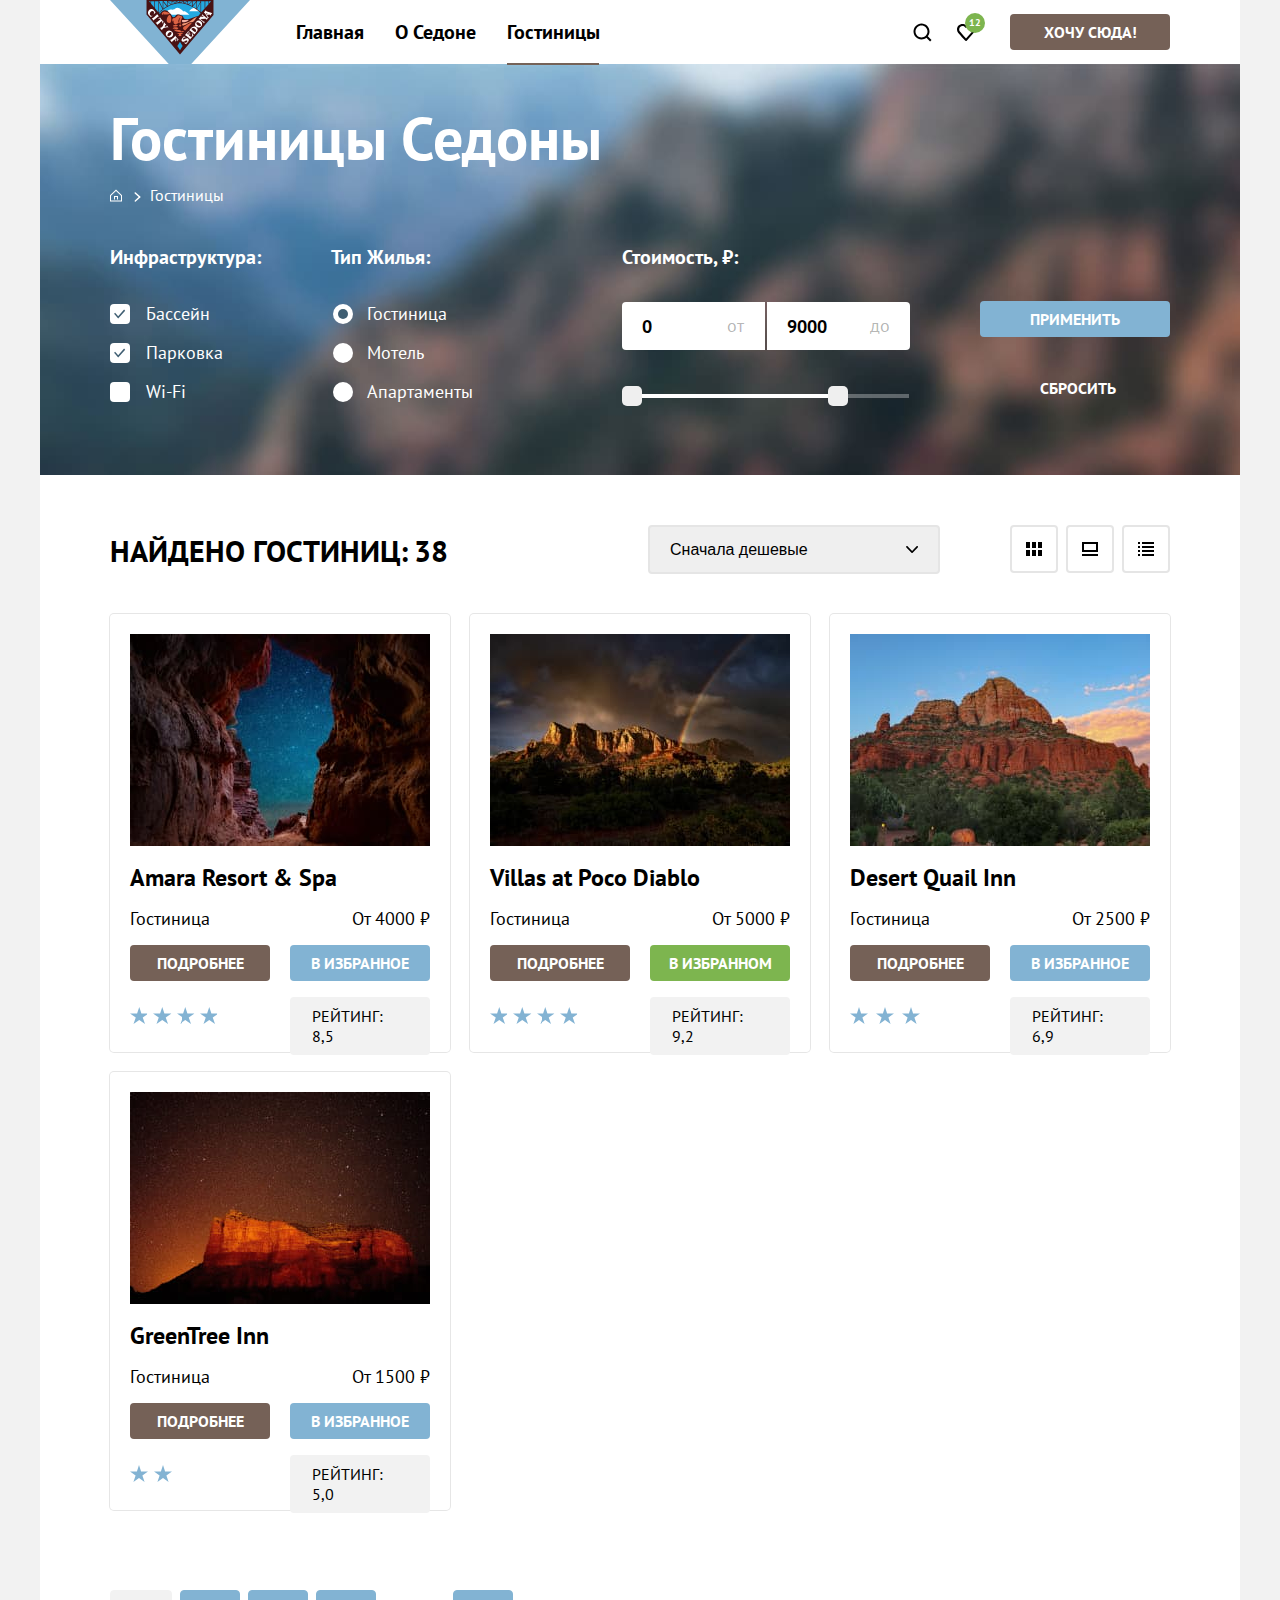
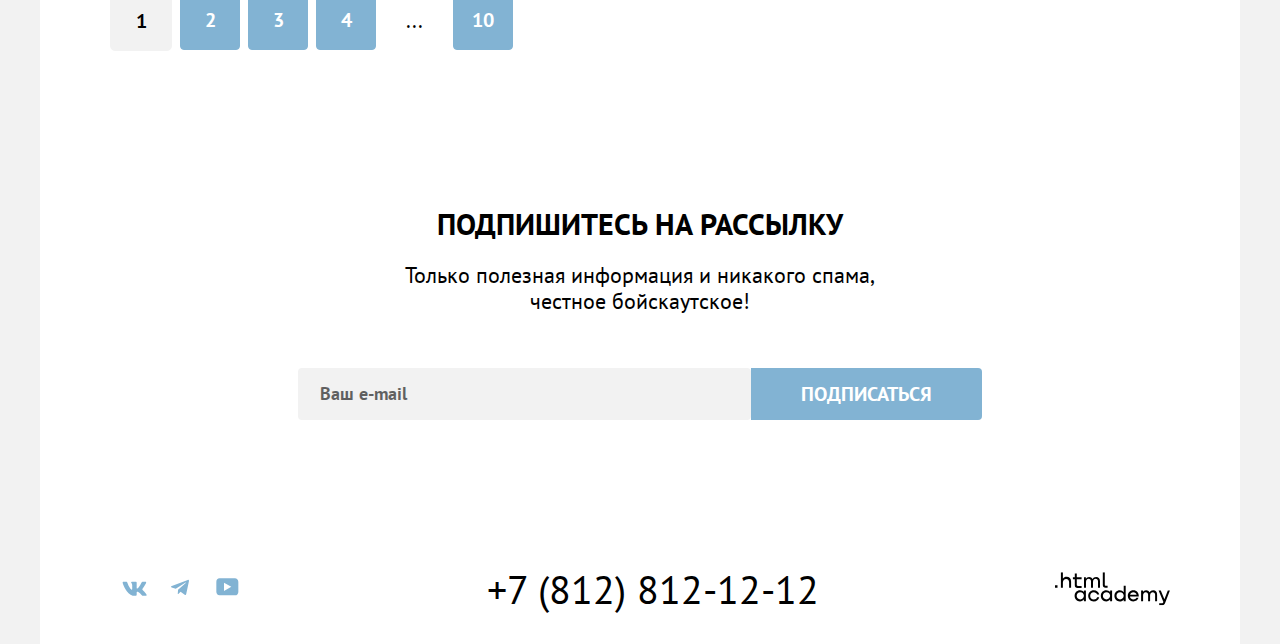
==== commit 01de104c: "исправляет ошибки" ====
--- a/catalog.html
+++ b/catalog.html
@@ -8,7 +8,7 @@
   <body>
     <div class="container">
     <header class="catalog-header">
-      <div class="logo">
+      <div class="logo-inner">
         <a class="logo-link" href="index.html">
           <img class="logo" src="images/logo.svg" alt="Логотип компании City of Sedona." width="140" height="70">
         </a>
@@ -45,99 +45,102 @@
     </header>
     <main class="main-container main-inner">
       <div class="background-container">
-      <h1 class="inner-header-title">Гостиницы Седоны</h1>
-      <ul class="breadcrumbs">
-        <li class="breadcrumbs-item">
-          <a class="home-button" href="index.html">
-            <span class="visually-hidden">Главная</span>
-          </a>
-        </li>
-        <li class="breadcrumbs-item">
-          <a class="breadcrumbs-link breadcrumbs-current">Гостиницы</a>
-        </li>
-      </ul>
-      <section class="catalog-filter">
-        <h2 class="visually-hidden">Фильтры для подбора гостиницы</h2>
-        <form class="hotels-filter" action="https://echo.htmlacademy.ru/" method="get">
-          <fieldset class="hotels-filter-group hotels-filter-group-infrastructure">
-            <legend class="hotels-filter-title">Инфраструктура:</legend>
-            <ul class="list hotels-filter-list">
-              <li class="hotels-filter-item">
-                <label class="control">
-                  <input class="visually-hidden control-input" type="checkbox" name="infrastructure" value="swimming-pool" checked>
-                  <span class="control-mark"></span>
-                  <span class="control-label">Бассейн</span>
-                </label>
-              </li>
-              <li class="hotels-filter-item">
-                <label class="control">
-                  <input class="visually-hidden control-input" type="checkbox" name="infrastructure" value="parking" checked>
-                  <span class="control-mark"></span>
-                  <span class="control-label">Парковка</span>
-                </label>
-              </li>
-              <li class="hotels-filter-item">
-                <label class="control">
-                  <input class="visually-hidden control-input" type="checkbox" name="infrastructure" value="Wi-Fi">
-                  <span class="control-mark"></span>
-                  <span class="control-label">Wi-Fi</span>
-                </label>
-              </li>
-            </ul>
-          </fieldset>
-          <fieldset class="hotels-filter-group hotels-filter-group-living">
-            <legend class="hotels-filter-title">Тип Жилья:</legend>
-            <ul class="list hotels-filter-list">
-              <li class="hotels-filter-item">
-                <label class="control">
-                  <input class="visually-hidden control-input" type="radio" name="living-type" value="hotel" checked>
-                  <span class="control-mark"></span>
-                  <span class="control-label">Гостиница</span>
-                </label>
-              </li>
-              <li class="hotels-filter-item">
-                <label class="control">
-                  <input class="control-input" type="radio" name="living-type" value="motel">Мотель
-                </label>
-              </li>
-              <li class="hotels-filter-item">
-                <label class="control">
-                  <input class="control-input" type="radio" name="living-type" value="apartments">Апартаменты
-                </label>
-              </li>
-            </ul>
-          </fieldset>
-          <fieldset class="hotels-filter-group hotels-filter-group-price">
-            <legend class="hotels-filter-title">Стоимость, ₽:</legend>
-              <div class="range">
-                <div class="range-wrapper-inputs">
-                  <label class="price-label">
-                    <input class="price-input price-input-min" type="number" name="min-price" placeholder="от" value="0">
-                  </label>
-                  <label class="price-label">
-                    <input class="price-input price-input-max" type="number" name="max-price" placeholder="до" value="9000">
-                  </label>
-                </div>
-                <div class="range-scale">
-                  <div class="range-bar" style="left: 0; width: 226px">
-                    <button class="range-toggle toggle-min" type="button">
-                      <span class="visually-hidden">Изменить минимальную цену.</span>
-                    </button>
-                    <button class="range-toggle toggle-max" type="button">
-                      <span class="visually-hidden">Изменить максимальную цену.</span>
-                    </button>
+        <h1 class="inner-header-title">Гостиницы Седоны</h1>
+        <ul class="breadcrumbs">
+          <li class="breadcrumbs-item">
+            <a class="home-button" href="index.html">
+              <span class="visually-hidden">Главная</span>
+            </a>
+          </li>
+          <li class="breadcrumbs-item">
+            <a class="breadcrumbs-link breadcrumbs-current">Гостиницы</a>
+          </li>
+        </ul>
+        <section class="catalog-filter">
+          <h2 class="visually-hidden">Фильтры для подбора гостиницы</h2>
+          <form class="hotels-filter" action="https://echo.htmlacademy.ru/" method="get">
+            <fieldset class="hotels-filter-group hotels-filter-group-infrastructure">
+              <legend class="hotels-filter-title">Инфраструктура:</legend>
+              <ul class="list hotels-filter-list">
+                <li class="hotels-filter-item">
+                  <label class="control">
+                    <input class="visually-hidden control-input" type="checkbox" name="infrastructure" value="swimming-pool" checked>
+                    <span class="control-mark"></span>
+                    <span class="control-label">Бассейн</span>
+                  </label>
+                </li>
+                <li class="hotels-filter-item">
+                  <label class="control">
+                    <input class="visually-hidden control-input" type="checkbox" name="infrastructure" value="parking" checked>
+                    <span class="control-mark"></span>
+                    <span class="control-label">Парковка</span>
+                  </label>
+                </li>
+                <li class="hotels-filter-item">
+                  <label class="control">
+                    <input class="visually-hidden control-input" type="checkbox" name="infrastructure" value="Wi-Fi">
+                    <span class="control-mark"></span>
+                    <span class="control-label">Wi-Fi</span>
+                  </label>
+                </li>
+              </ul>
+            </fieldset>
+            <fieldset class="hotels-filter-group hotels-filter-group-living">
+              <legend class="hotels-filter-title">Тип Жилья:</legend>
+              <ul class="list hotels-filter-list">
+                <li class="hotels-filter-item">
+                  <label class="control-radio">
+                    <input class="visually-hidden control-input" type="radio" name="living-type" value="hotel" checked>Гостиница
+                    <span class="control-label-radio"></span>
+                  </label>
+                </li>
+                <li class="hotels-filter-item">
+                  <label class="control-radio">
+                    <input class="visually-hidden control-input" type="radio" name="living-type" value="motel">Мотель
+                    <span class="control-label-radio"></span>
+                  </label>
+                </li>
+                <li class="hotels-filter-item">
+                  <label class="control-radio">
+                    <input class="visually-hidden control-input" type="radio" name="living-type" value="apartments">Апартаменты
+                    <span class="control-label-radio"></span>
+                  </label>
+                </li>
+              </ul>
+            </fieldset>
+            <fieldset class="hotels-filter-group hotels-filter-group-price">
+              <legend class="hotels-filter-title">Стоимость, ₽:</legend>
+                <div class="range">
+                  <div class="range-wrapper-inputs">
+                    <label class="price-label">
+                      <input class="price-input price-input-min" type="number" name="min-price" placeholder="от" value="0">
+                      <span>от</span>
+                    </label>
+                    <label class="price-label">
+                      <input class="price-input price-input-max" type="number" name="max-price" placeholder="до" value="9000">
+                      <span>до</span>
+                    </label>
+                  </div>
+                  <div class="range-scale">
+                    <div class="range-bar" style="left: 0; width: 226px">
+                      <button class="range-toggle toggle-min" type="button">
+                        <span class="visually-hidden">Изменить минимальную цену.</span>
+                      </button>
+                      <button class="range-toggle toggle-max" type="button">
+                        <span class="visually-hidden">Изменить максимальную цену.</span>
+                      </button>
+                    </div>
                   </div>
                 </div>
-              </div>
-          </fieldset>
-          <div class="buttons-container">
-            <button class="button button-light-catalog submit-button" type="submit">Применить</button>
-            <button class="button button-transparent" type="reset">Сбросить</button>
-          </div>
-        </form>
+            </fieldset>
+            <div class="buttons-container">
+              <button class="button button-light-catalog submit-button" type="submit">Применить</button>
+              <button class="button button-transparent" type="reset">Сбросить</button>
+            </div>
+          </form>
+        </section>
       </div>
-      </section>
-      <section class="sorting-results">
+        <section class="sorting-results">
         <div class="sorting-results-container">
           <h2 class="sorting-results-title">Найдено гостиниц:
             <span class="sorting-results-count">38</span>
@@ -238,7 +241,6 @@
           </li>
           <li class="pagination-item pagination-dots">
             <span class="dots">...</span>
-
           </li>
           <li class="pagination-item">
             <a class="pagination-link" href="#">10</a>
@@ -249,7 +251,7 @@
     <footer class="page-footer">
       <section class="footer-subscribe">
         <h2 class="footer-subscribe-title">Подпишитесь на рассылку</h2>
-        <p class="footer-subscribe-description">Только полезная информация и никакого спама, честное бойскаутское!</p>
+        <p class="footer-subscribe-description">Только полезная информация и никакого спама,<br> честное бойскаутское!</p>
         <form class="footer-subscribe-form" action="https://echo.htmlacademy.ru/" method="post">
           <input class="field field-inner" type="email" name="footer-subscribe-email" placeholder="Ваш e-mail" required>
           <button class="button footer-subscribe-button button-light" type="submit">Подписаться</button>
--- a/styles/styles.css
+++ b/styles/styles.css
@@ -92,6 +92,7 @@
 
 .button-light:active {
   background-color: #82b3d3;
+  color: rgba(255, 255, 255, 0.3)
 }
 
 .button-light:disabled {
@@ -119,6 +120,7 @@
 
 .button-light-catalog:active {
   background-color: #82b3d3;
+  color: rgba(255, 255, 255, 0.3)
 }
 
 .button-light-catalog:disabled {
@@ -142,6 +144,7 @@
 
 .button-dark:active {
   background-color: #756157;
+  color: rgba(255, 255, 255, 0.3)
 }
 
 .button-dark:disabled {
@@ -170,6 +173,7 @@
 
 .button-dark-catalog:active {
   background-color: #756157;
+  color: rgba(255, 255, 255, 0.3)
 }
 
 .button-dark-catalog:disabled {
@@ -183,6 +187,7 @@
   line-height: 20px;
   padding: 8px 57px;
   width: 191px;
+  border: 3px solid transparent;
 }
 
 .button-transparent:hover {
@@ -205,7 +210,7 @@
 .submit-button {
   width: 190px;
   padding: 8px 50px;
-  margin-bottom: 32px;
+  margin-bottom: 30px;
 }
 
 .list {
@@ -252,7 +257,7 @@
   background-color: #ffffff;
   text-decoration: none;
   flex-wrap: wrap;
-  padding: 20px 16px;
+  padding: 20px 15.5px;
 }
 
 .navigation-link:not(.want-here):hover {
@@ -284,7 +289,7 @@
   background-repeat: no-repeat;
   background-size: 20px 20px;
   background-position: center center;
-  padding: 12px 22px;
+  padding: 12px 19px;
 }
 
 .search-icon:hover {
@@ -331,7 +336,9 @@
   padding: 3px;
   min-height: 20px;
   min-width: 20px;
-  display: block;
+  display: flex;
+  justify-content: center;
+  align-items: center;
   margin-top: -19px;
   margin-right: -19px;
 }
@@ -340,9 +347,13 @@
   background-color: #756157;
   color: #ffffff;
   text-transform: uppercase;
-  padding: 8px 34px;
+  padding-top: 8px;
   border-radius: 4px;
   display: block;
+  width: 160px;
+  height: 36px;
+  font-size: 16px;
+  line-height: 20px;
 }
 
 .want-here:hover {
@@ -450,7 +461,7 @@
   font-size: 22px;
   line-height: 26px;
   text-align: center;
-  margin-bottom: 69px;
+  margin-bottom: 90px;
 }
 
 .advantages-title {
@@ -468,8 +479,20 @@
 .advantages-content {
   width: 400px;
   min-height: 385px;
-  padding: 102px 85px;
-}
+  padding-top: 112.5px;
+  padding-left: 85px;
+  padding-right: 85px;
+}
+
+.advantages-content-dark {
+  width: 400px;
+  min-height: 385px;
+  padding-top: 104px;
+  padding-left: 85px;
+  padding-right: 85px;
+}
+
+
 
 .advantages-item {
   background-color: rgba(131, 179, 211, 0.12);
@@ -482,8 +505,8 @@
   height: 2px;
   width: 60px;
   background-color: rgba(0, 0, 0, 0.3);
-  bottom: -30px;
-  right: 55px;
+  bottom: -31px;
+  right: 58px;
 }
 
 .advantages-item-medium {
@@ -524,6 +547,9 @@
   display: block;
 }
 
+.bridge {
+  order: -1;
+}
 
 
 /*SERVICES*/
@@ -543,6 +569,7 @@
   margin: 0 auto;
   margin-top: 64px;
   margin-bottom: 20px;
+  width: 505px;
 }
 
 .services-main-description {
@@ -561,8 +588,8 @@
   text-transform: uppercase;
   margin: 0;
   padding: 0;
-  margin-bottom: 30px;
-  margin-top: 110px;
+  margin-bottom: 27px;
+  margin-top: 105px;
 }
 
 .services-description {
@@ -634,6 +661,7 @@
   text-align: center;
   margin: 0;
   margin-bottom: 54px;
+  width: 592px;
 }
 
 .hotel-search-button {
@@ -666,6 +694,7 @@
 input[type=email] {
   font-size: 18px;
   line-height: 24px;
+  font-family: inherit;
 }
 
 .footer-subscribe {
@@ -689,6 +718,7 @@
 
 .footer-subscribe-form {
   display: flex;
+
 }
 
 .footer-subscribe-button {
@@ -699,7 +729,7 @@
   width: 232px;
 }
 
-.field {
+.footer-field {
   flex-grow: 1;
   border: none;
   border-radius: 4px 0 0 4px;
@@ -707,7 +737,8 @@
 }
 
 .field-inner {
-background-color: #f2f2f2;
+  background-color: #f2f2f2;
+  width: 684px;
 }
 
 .footer-contacts {
@@ -739,8 +770,13 @@
   color: #82b3d3;
   background-color: #ffffff;
   display: block;
-  padding: 11px;
+  padding: 12px;
   box-sizing: border-box;
+}
+
+.button-tg {
+  padding: 13.5px;
+  padding-top: 15px;
 }
 
 .footer-contacts-social-button:hover {
@@ -833,7 +869,7 @@
   background-color: #696563;
   color: #ffffff;
   margin: 0;
-  padding: 35px 70px 70px;
+  padding: 35px 70px 66px 70px;
 }
 
 .breadcrumbs {
@@ -863,12 +899,13 @@
   position: absolute;
   top: 2px;
   right: 0;
-  left: 33px;
-  bottom: 0;
+  left: 0;
+  margin-left: 23.5px
 }
 
 .breadcrumbs-link {
   display: block;
+  font-size: 16px;
 }
 
 .breadcrumbs-link:hover {
@@ -889,6 +926,7 @@
   height: 12px;
   margin-right: 28px;
   padding: 12px;
+  padding-left: 0px;
   display: block;
   background-image: url("../images/icons/main-page-icon.svg");
   background-size: 13px 15px;
@@ -936,6 +974,7 @@
 
 .hotels-filter-list {
   display: block;
+  line-height: 23px;
 }
 
 .hotels-filter-title {
@@ -944,7 +983,7 @@
   font-weight: 700;
   color: #ffffff;
   margin: 0;
-  margin-bottom: 32px;
+  margin-bottom: 33px;
   padding: 0;
 }
 
@@ -977,11 +1016,11 @@
   opacity: 60%;
 }
 
-.control:focus .control-mark {
-  outline: 3px solid #83b3d3;
-}
-
-.control-input:disabled + .control-mark
+.control-input:focus + .control-mark {
+  box-shadow: 0 0 0 3px #83b3d3;
+}
+
+.control-input:disabled .control-mark
 .control:hover .control-label {
   opacity: 30%;
 }
@@ -993,15 +1032,80 @@
   background-position: center;
 }
 
+.control-radio {
+  position: relative;
+  display: block;
+  padding-left: 36px;
+}
+
+.control-label-radio {
+  position: absolute;
+  top: 2px;
+  left: 2px;
+  width: 20px;
+  height: 20px;
+  background-color: #ffffff;
+  border-radius: 50%;
+  cursor: pointer;
+}
+
+.control-input[type="radio"]:focus + .control-label-radio {
+  box-shadow: 0 0 0 3px #83b3d3;
+}
+
+.control-input[type="radio"]:checked + .control-label-radio::after {
+  position: absolute;
+  top: 5px;
+  left: 5px;
+  width: 10px;
+  height: 10px;
+  background-color: #3f5e72;
+  border-radius: 50%;
+  content: "";
+}
+
+.control-radio:hover {
+  opacity: 60%;
+}
+
+.control-radio:active {
+  opacity: 30%;
+}
+
+.control-radio:focus + .control-radio::before {
+  box-shadow: 0 0 0 3px #83b3d3;
+}
+
 .price-input {
   font-size: 18px;
   line-height: 23px;
   font-weight: 700;
+  font-family: inherit;
   margin: 0;
   padding: 12px 20px;
   box-sizing: border-box;
   border: none;
   display: flex;
+}
+
+.price-input::-webkit-outer-spin-button,
+.price-input::-webkit-inner-spin-button {
+  -webkit-appearance: none;
+}
+
+.price-input:hover {
+  background-color: #e6e6e6;
+}
+
+.price-input:focus {
+  background-color: #e6e6e6;
+  box-shadow: 0 0 0 3px #83b3d3;
+  outline: none;
+}
+
+.price-input:active {
+  box-shadow: 0 0 0 3px #000000;
+  outline: none;
 }
 
 .price-input-min {
@@ -1054,6 +1158,29 @@
   cursor: pointer;
 }
 
+.range-toggle:focus,
+.range-toggle:active {
+  box-shadow: 0 0 0 3px #83b3d3;
+}
+
+.range label {
+  position: relative;
+}
+
+.range span {
+  position: absolute;
+  content: "от";
+  right: 20px;
+  top: 50%;
+  width: 20px;
+  height: 24px;
+  transform: translateY(-50%);
+  font-family: inherit;
+  font-size: 18px;
+  line-height: 24px;
+  color: rgba(0, 0, 0, 0.3);
+}
+
 .toggle-min {
   top: -8px;
 }
@@ -1071,14 +1198,14 @@
 .sorting-results {
   background-color: #ffffff;
   margin: 0;
-  padding: 56.5px 70px 60px;
+  padding: 50px 70px 60px;
 }
 
 .sorting-results-container {
   display: flex;
   width: 1060px;
   margin: 0 auto;
-  margin-bottom: 46.5px;
+  margin-bottom: 40px;
 }
 
 .sorting-results-title {
@@ -1090,6 +1217,7 @@
   margin: 0;
   margin-right: 200px;
   display: flex;
+  padding-top: 8px;
 }
 
 .sorting-results-count {
@@ -1100,7 +1228,7 @@
   text-transform: uppercase;
   margin: 0;
   display: block;
-  margin-left: 5px;
+  margin-left: 6px;
 }
 
 .show-cards-list {
@@ -1128,8 +1256,8 @@
 
 .show-cards-button {
   display: flex;
-  width: 46px;
-  height: 46px;
+  width: 48px;
+  height: 48px;
   border: 2px solid #e5e5e5;
   border-radius: 4px;
 }
@@ -1139,7 +1267,7 @@
 }
 
 .show-cards-item:last-child {
-  margin-right: 0px;
+  margin-right: 0;
 }
 
 .show-cards-button:hover {
@@ -1164,6 +1292,9 @@
   background-repeat: no-repeat;
   background-position: right 20px center;
   padding-right: 40px;
+  font-size: 16px;
+  line-height: 21px;
+  font-weight: 400;
 }
 
 .select-control:hover {
@@ -1203,6 +1334,7 @@
   padding: 20px;
   border-radius: 4px;
   box-shadow: 0 0 0 1px #e6e6e6;
+  height: 438px;
 }
 
 .hotel-card-title {
@@ -1210,7 +1342,7 @@
   line-height: 28px;
   font-weight: 700;
   margin: 0;
-  margin-top: 16px;
+  margin-top: 18px;
 }
 
 .hotel-card-image {
@@ -1296,6 +1428,12 @@
   padding: 0;
   margin-top: 80px;
   flex-wrap: wrap;
+}
+
+.pagination-item {
+  margin: 0;
+  padding: 0;
+  height: 60px
 }
 
 .pagination-link {
@@ -1360,5 +1498,379 @@
   min-width: 60px;
   min-height: 60px;
   align-items: center;
-  padding: 16px 22px;
-}
+  padding: 17px 22px;
+  font-weight: 400;
+  font-size: 22px;
+  line-height: 26px;
+}
+
+.modal-container {
+  position: fixed;
+  top: 0;
+  left: 0;
+  display: flex;
+  width: 100%;
+  height: 100%;
+  background-color: rgba(242, 242, 242, 0.8);
+  z-index: 2;
+}
+
+.modal {
+  position: relative;
+  margin: auto;
+  padding: 64px 70px;
+  background-color: #ffffff;
+}
+
+.modal-search {
+  width: 717px;
+  border-radius: 30px;
+  position: relative;
+}
+
+.modal-close-button {
+  position: absolute;
+  top: 64px;
+  right: 52px;
+  padding: 0;
+  width: 52px;
+  height: 52px;
+  background-color: #f2f2f2;
+  border-radius: 50%;
+  border: none;
+  cursor: pointer;
+}
+
+.modal-close-button::before {
+  content: "";
+  background-image: url("../images/icons/close.svg");
+  background-repeat: no-repeat;
+  position: absolute;
+  top: 19px;
+  right: 19.5px;
+  width: 14px;
+  height: 14px;
+}
+
+.modal-close-button:hover,
+.modal-close-button:focus,
+.modal-close-button:active {
+  background-color: #e6e6e6;
+}
+
+.modal-close-button:active {
+  background-color: #e6e6e6;
+}
+
+.modal-close-button:focus {
+  box-shadow: 0 0 0 3px #83b3d3;
+}
+
+.modal-close-button:active::before {
+  opacity: 30%;
+}
+
+.modal-title {
+  margin: 0;
+  margin-bottom: 64px;
+  padding: 0;
+  font-weight: 700;
+  font-size: 30px;
+  line-height: 36px;
+  text-transform: uppercase;
+}
+
+.field {
+  margin: 0;
+  padding: 12px 20px;
+  font: inherit;
+  font-weight: 700;
+  background-color: #f2f2f2;
+  border-radius: 4px;
+  border: 2px solid transparent;
+}
+
+.field:not(:disabled):hover {
+  background-color: #e6e6e6;
+  cursor: pointer;
+}
+
+.field:focus {
+  box-shadow: 0 0 0 3px #83b3d3;
+  outline: none;
+}
+
+.field:focus:not(:placeholder-shown) {
+  border: 2px solid #000000;
+  box-shadow: none;
+}
+
+.field:disabled {
+  color: rgba(0, 0, 0, 0.3);
+}
+
+.field::placeholder {
+  color: #000000;
+  opacity: 60%;
+}
+
+.search-button {
+  line-height: 24px;
+  width: 577px;
+  padding: 18px;
+  border-radius: 10px;
+}
+
+.check,
+.adults,
+.children {
+  font-weight: 700;
+}
+
+.search-form {
+  display: block;
+}
+
+.check-in-field,
+.check-out-field {
+  width: 440px;
+  position: relative;
+}
+
+.check-in-out::after {
+  content: "";
+  position: absolute;
+  top: 16px;
+  right: 22px;
+  background-image: url("../images/icons/calendar.svg");
+  background-repeat: no-repeat;
+  height: 15px;
+  width: 16px;
+  opacity: 30%;
+}
+
+.adults-field,
+.children-field {
+  min-width: 31px;
+  max-width: 31px;
+  height: 48px;
+  display: flex;
+  justify-content: center;
+  flex-shrink: 1;
+  margin: 0 auto;
+  padding: 14px 10px;
+  font: inherit;
+  font-weight: 700;
+  background-color: #f2f2f2;
+  border: none;
+  outline: none;
+  color: #000000;
+  border-radius: 0 0 0 0;
+}
+
+.field-group {
+  margin: 0;
+  display: flex;
+}
+
+.field-group label,
+.field-group input {
+  display: block;
+  box-sizing: border-box;
+}
+
+.check-in-out {
+  justify-content: space-between;
+  align-items: center;
+  position: relative;
+  margin-bottom: 48px;
+}
+
+.adults-field::-webkit-outer-spin-button,
+.adults-field::-webkit-inner-spin-button,
+.children-field::-webkit-outer-spin-button,
+.children-field::-webkit-inner-spin-button {
+  -webkit-appearance: none;
+}
+
+.check {
+  align-items: center;
+  font-size: 20px;
+  line-height: 24px;
+}
+
+.adults {
+  display: flex;
+  align-items: center;
+  font-size: 20px;
+  line-height: 24px;
+}
+
+.children {
+  display: flex;
+  align-items: center;
+  font-size: 20px;
+  line-height: 24px;
+}
+
+.minus-plus {
+  width: 40px;
+  min-height: 48px;
+  border: none;
+  margin: 0;
+  padding: 0;
+  cursor: pointer;
+  display: flex;
+  align-items: center;
+  justify-content: center;
+  color: rgba(117, 97, 87, 0.3);
+}
+
+.minus-plus:hover {
+  color: #000000;
+}
+
+.minus-plus:focus {
+  outline: none;
+}
+
+.minus-plus:focus svg {
+  box-shadow: 0 0 0 3px #83b3d3;
+  border-radius: 4px;
+}
+
+.minus-plus:active {
+  color: rgba(0, 0, 0, 0.2);
+}
+
+.minus {
+  border-radius: 4px 0 0 4px;
+}
+
+.plus {
+  border-radius: 0 4px 4px 0;
+}
+
+.date-text {
+  position: absolute;
+  top: 52px;
+  left: 157px;
+  font-size: 16px;
+}
+
+.number-wrap {
+  display: flex;
+  flex-wrap: wrap;
+  justify-content: space-between;
+  margin-bottom: 48px;
+  width: 577px;
+}
+
+.adults-wrap {
+  display: flex;
+  flex-wrap: wrap;
+  justify-content: space-between;
+  min-width: 247px;
+}
+
+.children-wrap {
+  display: flex;
+  flex-wrap: wrap;
+  align-items: center;
+  justify-content: space-between;
+  width: 242px;
+}
+
+.button-wrap {
+  display: flex;
+  min-width: 111px;
+  max-width: 116px;
+  flex-shrink: 1;
+  justify-content: center;
+  align-items: center;
+}
+
+.date-text-error {
+  color: #ff5757;
+}
+
+.modal-container-close {
+  display: none;
+}
+
+.children-tooltip {
+  position: relative;
+  display: flex;
+  align-items: center;
+}
+
+.tooltip {
+  position: relative;
+  width: 26px;
+  height: 26px;
+  margin-top: 4px;
+  margin-left: 2px;
+}
+
+.tooltip-toggle {
+  border: none;
+  background-color: transparent;
+  padding: 0;
+  margin: 0;
+  margin-left: 10px;
+  display: block;
+  position: absolute;
+  width: 26px;
+  height: 26px;
+  left: 0;
+  bottom: 2px;
+}
+
+.tooltip-text {
+  position: absolute;
+  background-color: #333333;
+  color: #ffffff;
+  width: 256px;
+  font-size: 16px;
+  line-height: 20px;
+  padding: 15px 18px 18px 22px;
+  border-radius: 10px;
+  top: 39px;
+  left: 23px;
+  transform: translateX(-50%);
+  display: none;
+  box-shadow: 0 15px 30px 0 rgba(0, 0, 0, 0.3);
+}
+
+.tooltip-toggle:hover + .tooltip-text,
+.tooltip-toggle:focus + .tooltip-text {
+  display: block;
+}
+
+.tooltip-icon {
+  width: 100%;
+  height: 100%;
+  display: block;
+}
+
+.tooltip-toggle:focus {
+  outline: none;
+}
+
+.tooltip-toggle:hover .tooltip-icon,
+.tooltip-toggle:focus .tooltip-icon {
+  opacity: 60%
+}
+
+.tooltip-text:after {
+  content: "";
+  background-image: url("../images/icons/tooltip-arrow.svg");
+  width: 19px;
+  height: 9px;
+  position: absolute;
+  bottom: 100%;
+  left: 0;
+  right: 0;
+  margin-left: auto;
+  margin-right: auto;
+}
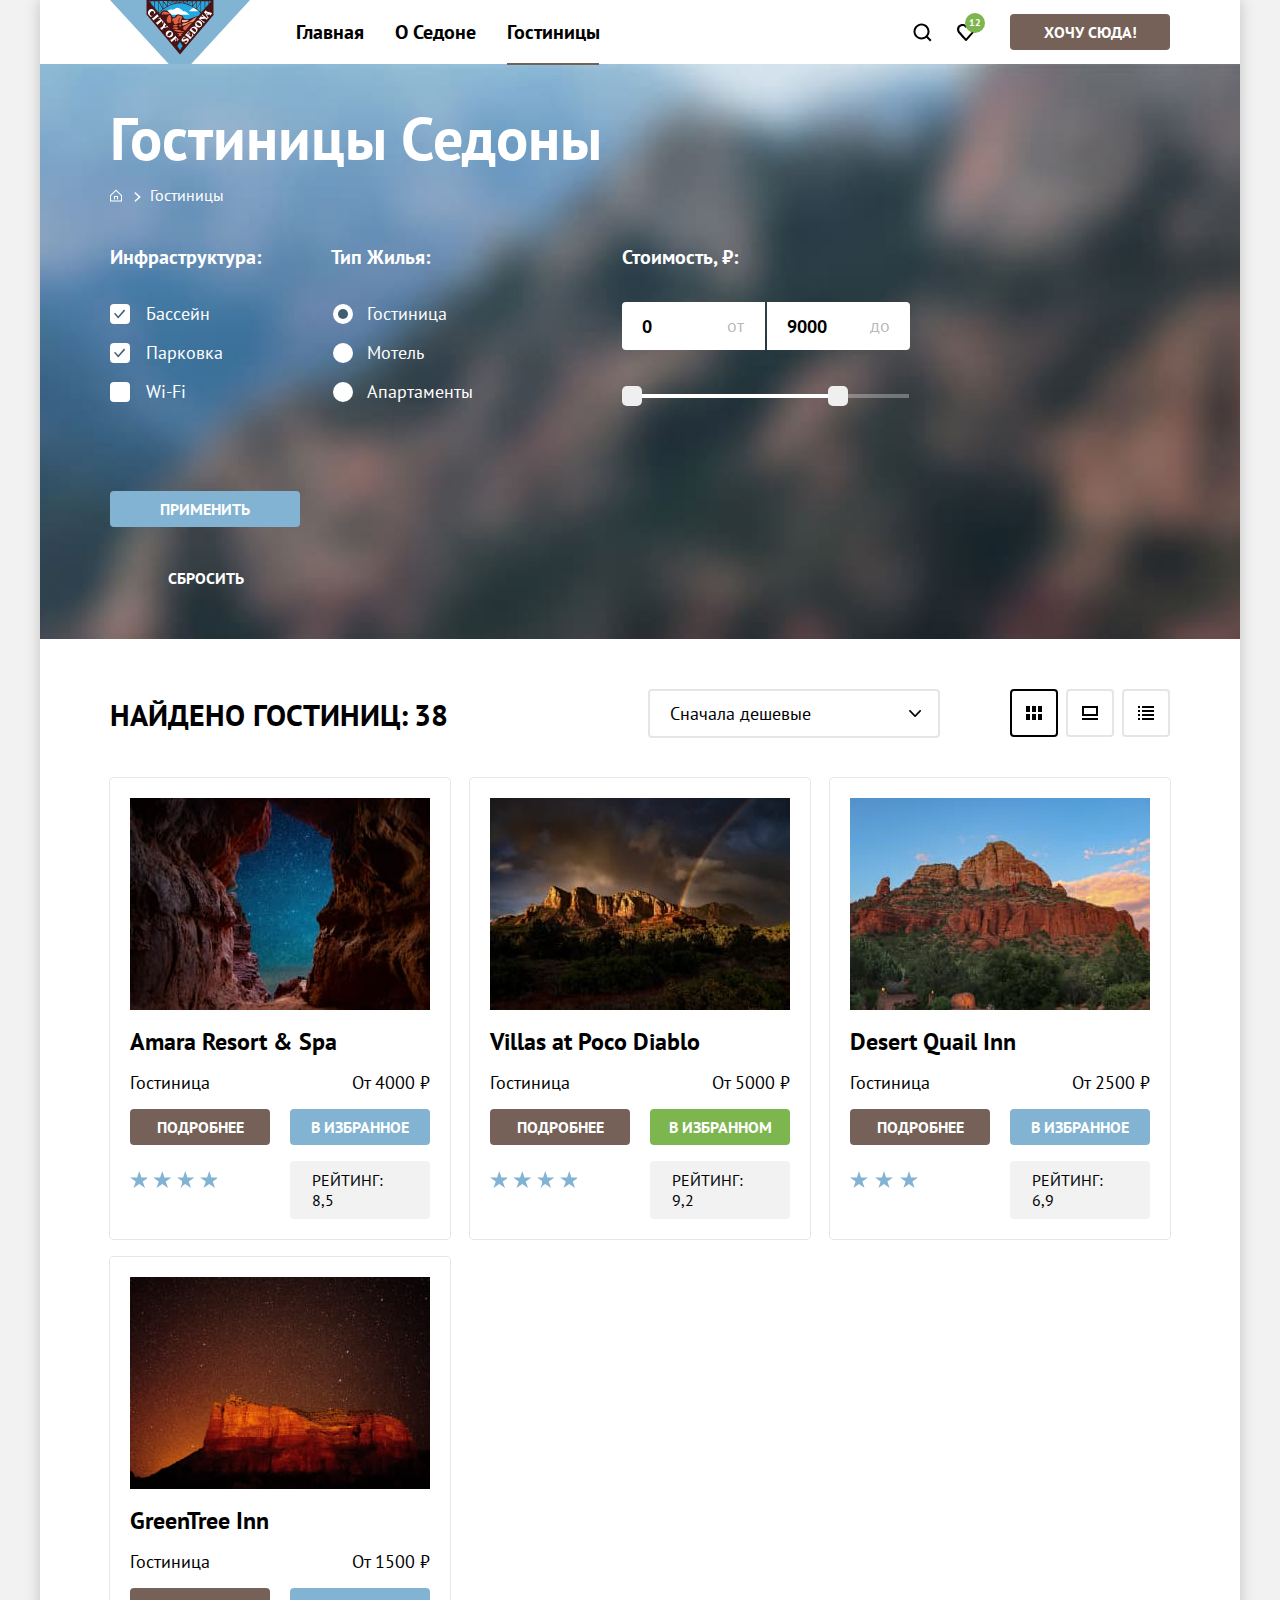
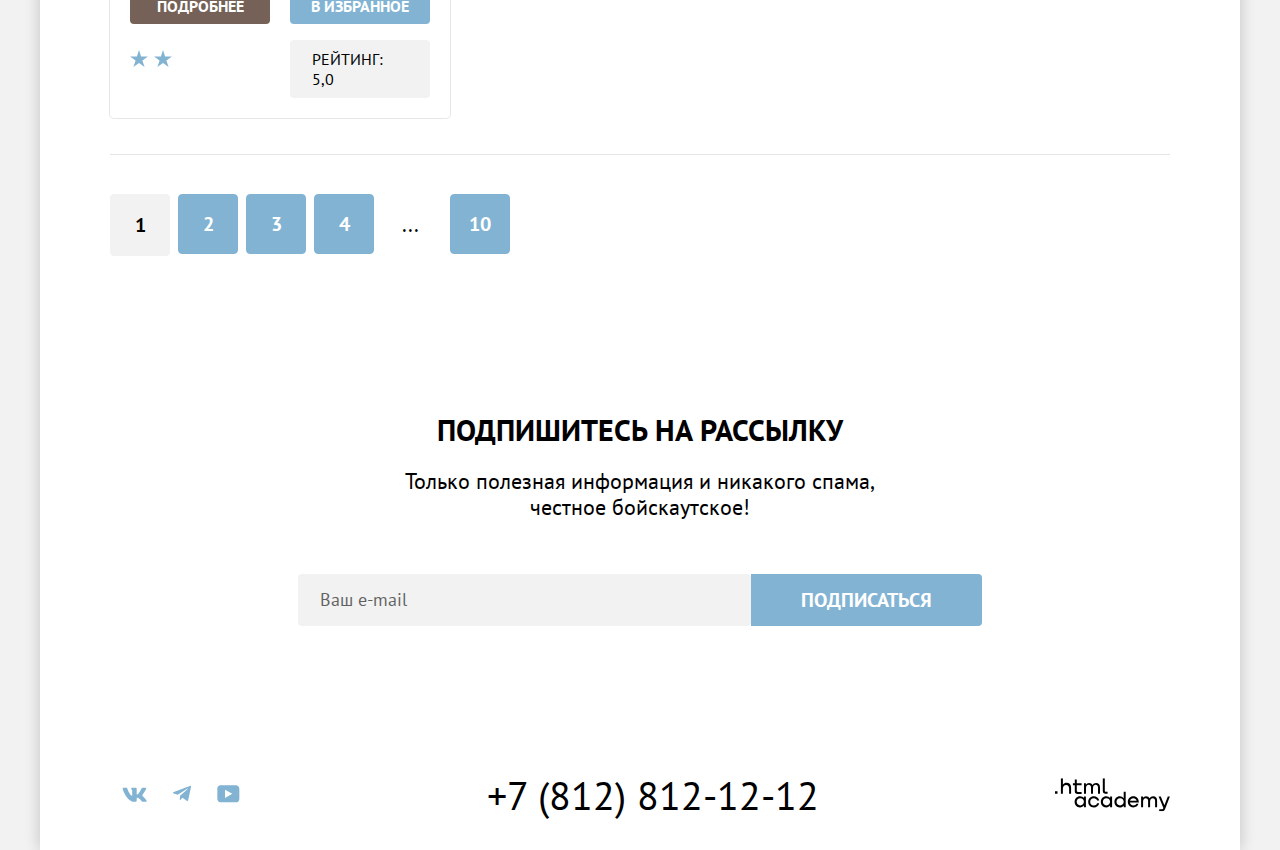
==== commit a5a68d90: "исправляет ошибки" ====
--- a/catalog.html
+++ b/catalog.html
@@ -152,7 +152,7 @@
           </select>
           <ul class="list show-cards-list">
             <li class="show-cards-item">
-              <a class="show-cards-button show-all-cards" href="#">
+              <a class="show-cards-button show-all-cards show-cards-current" href="#">
                 <span class="visually-hidden">Показать карточки</span>
               </a>
             </li>
--- a/styles/styles.css
+++ b/styles/styles.css
@@ -25,6 +25,7 @@
   background-color:  #f2f2f2;
   color: #000000;
   margin: 0;
+  min-width: 1280px;
 }
 
 *,
@@ -50,7 +51,7 @@
   margin: 0 auto;
   display: flex;
   flex-direction: column;
-  box-shadow: 0 0 15 0 rgba(0, 0, 0, 0.2);
+  box-shadow: 0 0 15px 0 rgba(0, 0, 0, 0.2);
   flex-grow: 1;
   background-color: #ffffff;
 }
@@ -68,7 +69,9 @@
   text-transform: uppercase;
   text-decoration: none;
   color: #ffffff;
-  padding: 8px 50px;
+  padding: 12px;
+  padding-top: 8px;
+  padding-bottom: 8px;
   border: none;
   border-radius: 4px;
   margin: 0;
@@ -105,7 +108,6 @@
   font-weight: 700;
   line-height: 20px;
   width: 140px;
-  height: 36px;
   align-items: center;
 }
 
@@ -157,7 +159,6 @@
   font-weight: 700;
   line-height: 20px;
   width: 140px;
-  height: 36px;
   align-items: center;
   padding: 8px 26px;
 }
@@ -185,7 +186,9 @@
   font-size: 16px;
   font-weight: 700;
   line-height: 20px;
-  padding: 8px 57px;
+  padding: 12px;
+  padding-top: 8px;
+  padding-bottom: 8px;
   width: 191px;
   border: 3px solid transparent;
 }
@@ -209,7 +212,9 @@
 
 .submit-button {
   width: 190px;
-  padding: 8px 50px;
+  padding: 12px;
+  padding-top: 8px;
+  padding-bottom: 8px;
   margin-bottom: 30px;
 }
 
@@ -260,8 +265,10 @@
   padding: 20px 15.5px;
 }
 
-.navigation-link:not(.want-here):hover {
+.navigation-link:not(.want-here):hover,
+.navigation-link:not(.want-here):focus {
   color: #756157;
+  outline: none;
 }
 
 .navigation-link:not(.want-here):active {
@@ -292,7 +299,8 @@
   padding: 12px 19px;
 }
 
-.search-icon:hover {
+.search-icon:hover,
+.search-icon:focus {
   opacity: 60%;
 }
 
@@ -313,7 +321,8 @@
   padding: 13px 24px;
 }
 
-.heart-icon:hover {
+.heart-icon:hover,
+.heart-icon:focus {
   opacity: 60%;
 }
 
@@ -347,11 +356,14 @@
   background-color: #756157;
   color: #ffffff;
   text-transform: uppercase;
+  padding: 12px;
   padding-top: 8px;
+  padding-bottom: 8px;
   border-radius: 4px;
-  display: block;
+  display: flex;
+  justify-content: center;
+  align-items: center;
   width: 160px;
-  height: 36px;
   font-size: 16px;
   line-height: 20px;
 }
@@ -367,6 +379,7 @@
 
 .want-here:active {
   background-color: #756157;
+  color: rgba(255, 255, 255, 0.3);
 }
 
 .want-here:disabled {
@@ -492,8 +505,6 @@
   padding-right: 85px;
 }
 
-
-
 .advantages-item {
   background-color: rgba(131, 179, 211, 0.12);
   color: #000000;
@@ -541,6 +552,7 @@
 .advantages-description {
   color: #333333;
   margin: 0;
+  padding-bottom: 100px;
 }
 
 .advantages-image {
@@ -558,6 +570,7 @@
   text-align: center;
   display: flex;
   flex-wrap: wrap;
+  box-sizing: border-box;
 }
 
 .services-main-title {
@@ -587,23 +600,20 @@
   text-align: center;
   text-transform: uppercase;
   margin: 0;
+  padding-top: 183px;
+  margin-bottom: 27px;
+}
+
+.services-description {
+  margin: 0 auto;
   padding: 0;
-  margin-bottom: 27px;
-  margin-top: 105px;
-}
-
-.services-description {
-  margin: 0;
-  padding: 0;
+  padding-bottom: 83px;
   width: 230px;
 }
 
 .services-item {
   width: 400px;
   min-height: 385px;
-  padding-top: 81px;
-  padding-left: 85px;
-  padding-right: 85px;
   box-sizing: border-box;
 }
 
@@ -694,6 +704,7 @@
 input[type=email] {
   font-size: 18px;
   line-height: 24px;
+  font-weight: 400;
   font-family: inherit;
 }
 
@@ -704,7 +715,7 @@
   background-color: #ffffff;
   text-align: center;
   margin: 0 auto;
-  padding: 96px 258px 104px;
+  padding: 91px 258px 104px;
 }
 
 .footer-subscribe-main-page {
@@ -714,19 +725,20 @@
   background-repeat: no-repeat;
   background-size: cover;
   color: #ffffff;
+  padding: 96px 258px 104px;
 }
 
 .footer-subscribe-form {
   display: flex;
-
 }
 
 .footer-subscribe-button {
   background-color: #82B3D3;
-  padding: 8px 50px;
   border: none;
   border-radius: 0 4px 4px 0;
   width: 232px;
+  padding-right: 50px;
+  padding-left: 50px;
 }
 
 .footer-field {
@@ -739,6 +751,8 @@
 .field-inner {
   background-color: #f2f2f2;
   width: 684px;
+  padding-top: 20px;
+  font-weight: 400;
 }
 
 .footer-contacts {
@@ -761,9 +775,9 @@
  }
 
 .footer-contacts-social-list {
-  display: flex;
-  align-items: center;
-  flex-wrap: wrap;
+  display: grid;
+  grid-template-columns: 47.33px 47.33px 47.33px;
+  text-align: center;
 }
 
 .footer-contacts-social-button {
@@ -771,12 +785,15 @@
   background-color: #ffffff;
   display: block;
   padding: 12px;
+  padding-top: 10px;
   box-sizing: border-box;
+  width: 47.33px;
+  height: 40px;
 }
 
 .button-tg {
-  padding: 13.5px;
-  padding-top: 15px;
+  padding-left: 15px;
+  padding-top: 10px;
 }
 
 .footer-contacts-social-button:hover {
@@ -869,7 +886,7 @@
   background-color: #696563;
   color: #ffffff;
   margin: 0;
-  padding: 35px 70px 66px 70px;
+  padding: 35px 70px 40px 70px;
 }
 
 .breadcrumbs {
@@ -946,13 +963,20 @@
   outline: none;
 }
 
+.catalog-filter {
+  display: flex;
+  flex-wrap: wrap;
+}
+
 .hotels-filter {
   display: flex;
+  flex-wrap: wrap;
 }
 
 .hotels-filter-group {
   padding: 0;
   margin: 0;
+  margin-bottom: 32px;
   border: none;
 }
 
@@ -1011,16 +1035,19 @@
   background-color: #ffffff;
 }
 
-.control:hover .control-mark,
-.control:hover .control-label {
+.control:hover {
   opacity: 60%;
+}
+
+.control:active {
+  opacity: 30%;
 }
 
 .control-input:focus + .control-mark {
   box-shadow: 0 0 0 3px #83b3d3;
 }
 
-.control-input:disabled .control-mark
+.control-input:disabled .control-mark,
 .control:hover .control-label {
   opacity: 30%;
 }
@@ -1106,6 +1133,15 @@
 .price-input:active {
   box-shadow: 0 0 0 3px #000000;
   outline: none;
+}
+
+.price-input:focus:not(:placeholder-shown) {
+  border: 2px solid #000000;
+  box-shadow: none;
+}
+
+.price-input:disabled {
+  opacity: 30%;
 }
 
 .price-input-min {
@@ -1193,6 +1229,9 @@
 .buttons-container {
   margin-top: 56px;
   margin-right: auto;
+  display: flex;
+  flex-wrap: wrap;
+  flex-direction: column;
 }
 
 .sorting-results {
@@ -1232,7 +1271,9 @@
 }
 
 .show-cards-list {
-  display: flex;
+  display: grid;
+  grid-template-columns: 48px 48px 48px;
+  gap: 8px;
   margin-left: auto;
 }
 
@@ -1262,6 +1303,10 @@
   border-radius: 4px;
 }
 
+.show-cards-current {
+  border: 2px solid #000000;
+}
+
 .show-cards-item {
   margin-right: 8px;
 }
@@ -1276,6 +1321,7 @@
 
 .show-cards-button:focus {
   border-color: #68a2ca;
+  outline: none;
 }
 
 .show-cards-button:active {
@@ -1286,15 +1332,18 @@
   border: 2px solid #e5e5e5;
   border-radius: 4px;
   min-width: 292px;
+  min-height: 49px;
   padding: 12px 20px;
   appearance: none;
   background-image: url("../images/icons/arrow-down.svg");
   background-repeat: no-repeat;
-  background-position: right 20px center;
+  background-position: right 17px center;
   padding-right: 40px;
-  font-size: 16px;
+  font-family: inherit;
+  font-size: 18px;
   line-height: 21px;
   font-weight: 400;
+  background-color: #ffffff;
 }
 
 .select-control:hover {
@@ -1302,8 +1351,17 @@
 }
 
 .select-control:focus {
+  border-color: #68a2ca;
+  outline: none;
+}
+
+.select-control:active {
   border-color: #3f5e72;
-  outline: none;
+}
+
+.select-control:focus:not(:placeholder-shown) {
+  border: 2px solid #000000;
+  box-shadow: none;
 }
 
 .select-control:disabled {
@@ -1313,7 +1371,7 @@
 .hotels-list {
   display: grid;
   grid-template-columns: repeat(3, 340px);
-  gap: 20px;
+  gap: 18px 20px;
 }
 
 .price {
@@ -1334,7 +1392,7 @@
   padding: 20px;
   border-radius: 4px;
   box-shadow: 0 0 0 1px #e6e6e6;
-  height: 438px;
+  min-height: 438px;
 }
 
 .hotel-card-title {
@@ -1355,15 +1413,12 @@
   font-weight: 700;
   background-color: #82b3d3;
   width: 140px;
-  height: 36px;
   margin: 0;
   padding: 0;
 }
 
 .button-favourites-selected {
   background-color: #7db54f;
-  width: 140px;
-  height: 36px;
 }
 
 .button-favourites-selected:hover {
@@ -1377,6 +1432,7 @@
 
 .button-favourites-selected:active {
   background-color: #7db54f;
+  color: rgba(255, 255, 255, 0.3);
 }
 
 .button-favourites-selected:disabled {
@@ -1412,7 +1468,7 @@
 }
 
 .product-three-stars {
-  width: 70px;
+  width: 68px;
 }
 
 .product-two-stars {
@@ -1422,18 +1478,30 @@
 .pagination {
   list-style: none;
   display: flex;
+  flex-wrap: wrap;
+  gap: 8px;
+  margin: 0;
+  padding: 0;
+  margin-top: 76px;
+  position: relative;
+}
+
+.pagination::after {
+  content: "";
+  position: absolute;
+  top: -40px;
+  right: 0;
   width: 1060px;
-  gap: 8px;
-  margin: 0;
+  height: 1px;
+  background-color: #e6e6e6;
+}
+
+.pagination-item {
+  margin: 0;
+  margin-bottom: 5px;
   padding: 0;
-  margin-top: 80px;
-  flex-wrap: wrap;
-}
-
-.pagination-item {
-  margin: 0;
-  padding: 0;
-  height: 60px
+  min-height: 60px;
+  min-width: 60px;
 }
 
 .pagination-link {
@@ -1466,6 +1534,7 @@
 
 .pagination-link:active {
   background-color: #82b3d3;
+  color: rgba(255, 255, 255, 0.3);
 }
 
 .pagination-current {
@@ -1473,6 +1542,10 @@
   background-color: #f2f2f2;
   border: 1px solid #f2f2f2;
   border-radius: 4px;
+  min-width: 58px;
+  min-height: 58px;
+  box-sizing: border-box;
+  display: block;
 }
 
 .pagination-current:hover {
@@ -1495,14 +1568,14 @@
 
 .dots {
   display: block;
-  min-width: 60px;
-  min-height: 60px;
   align-items: center;
-  padding: 17px 22px;
+  padding: 17px 20px;
   font-weight: 400;
   font-size: 22px;
   line-height: 26px;
 }
+
+/*Modal window*/
 
 .modal-container {
   position: fixed;
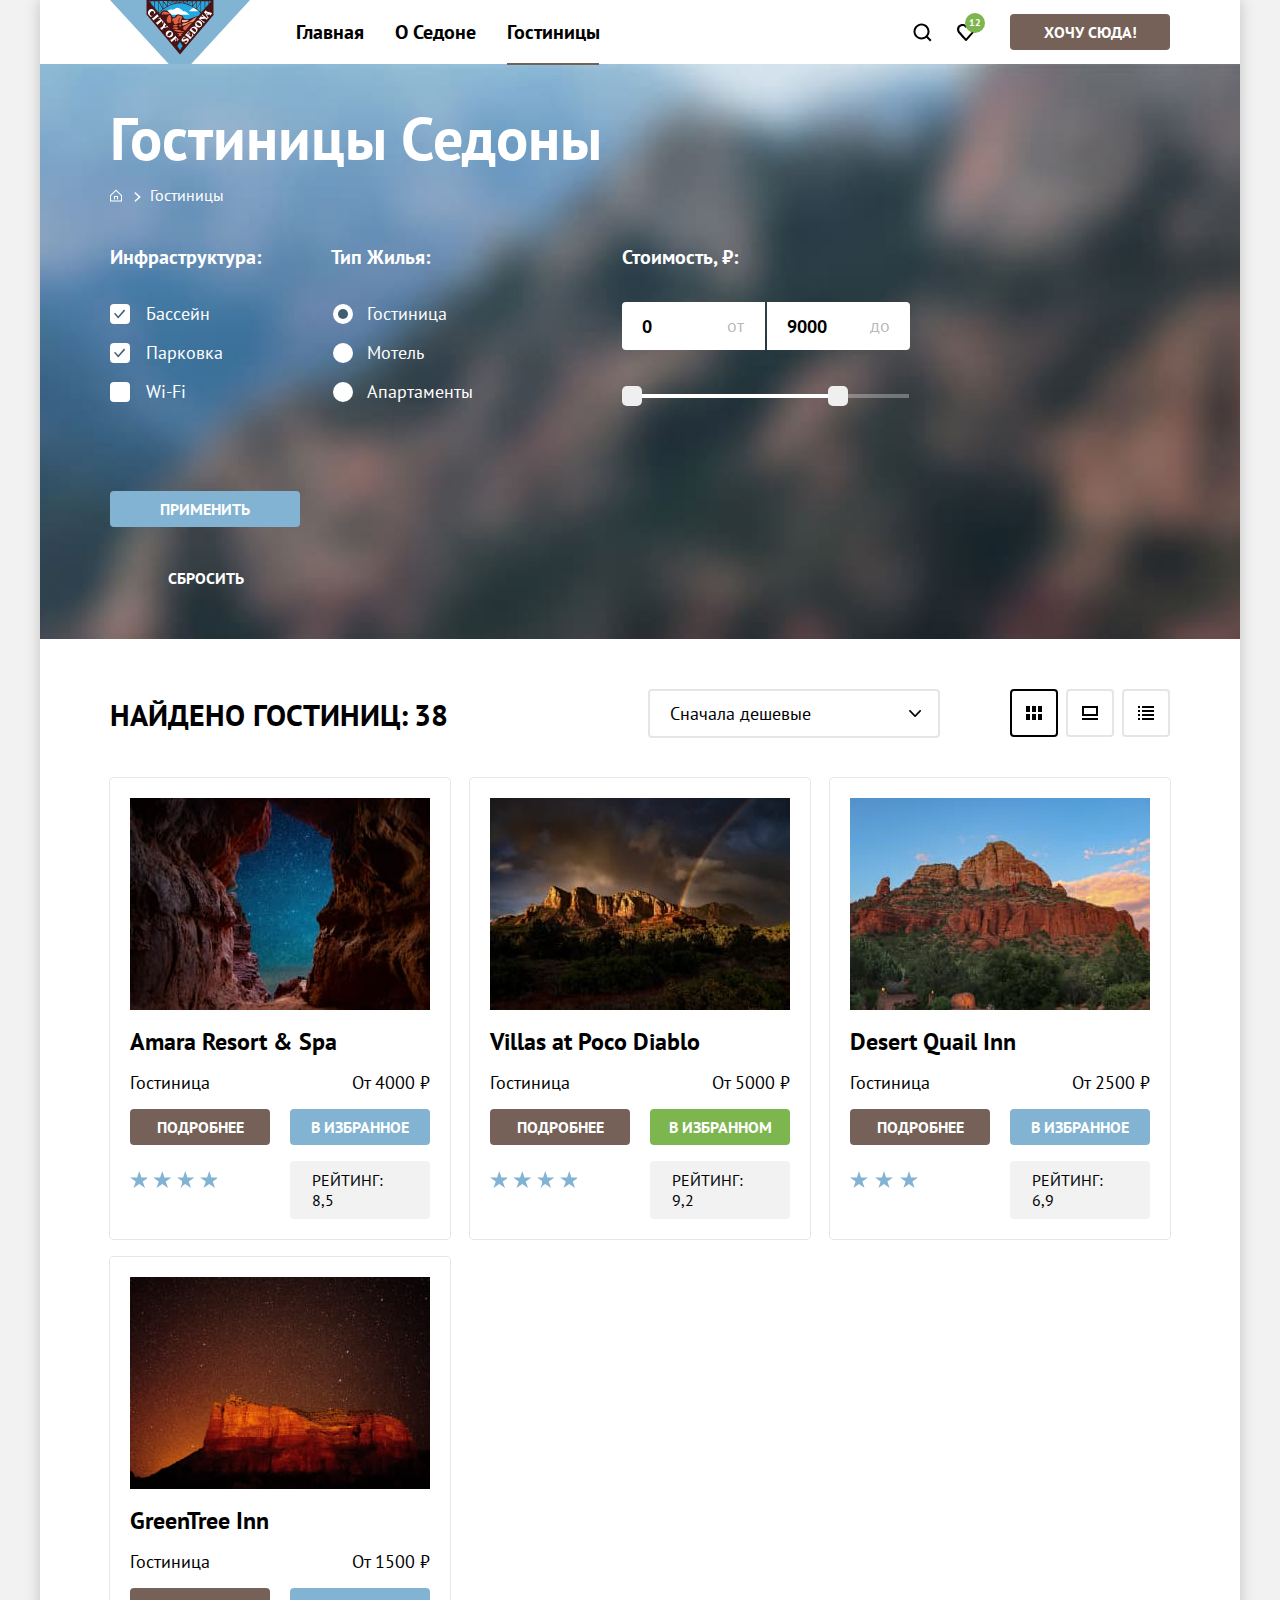
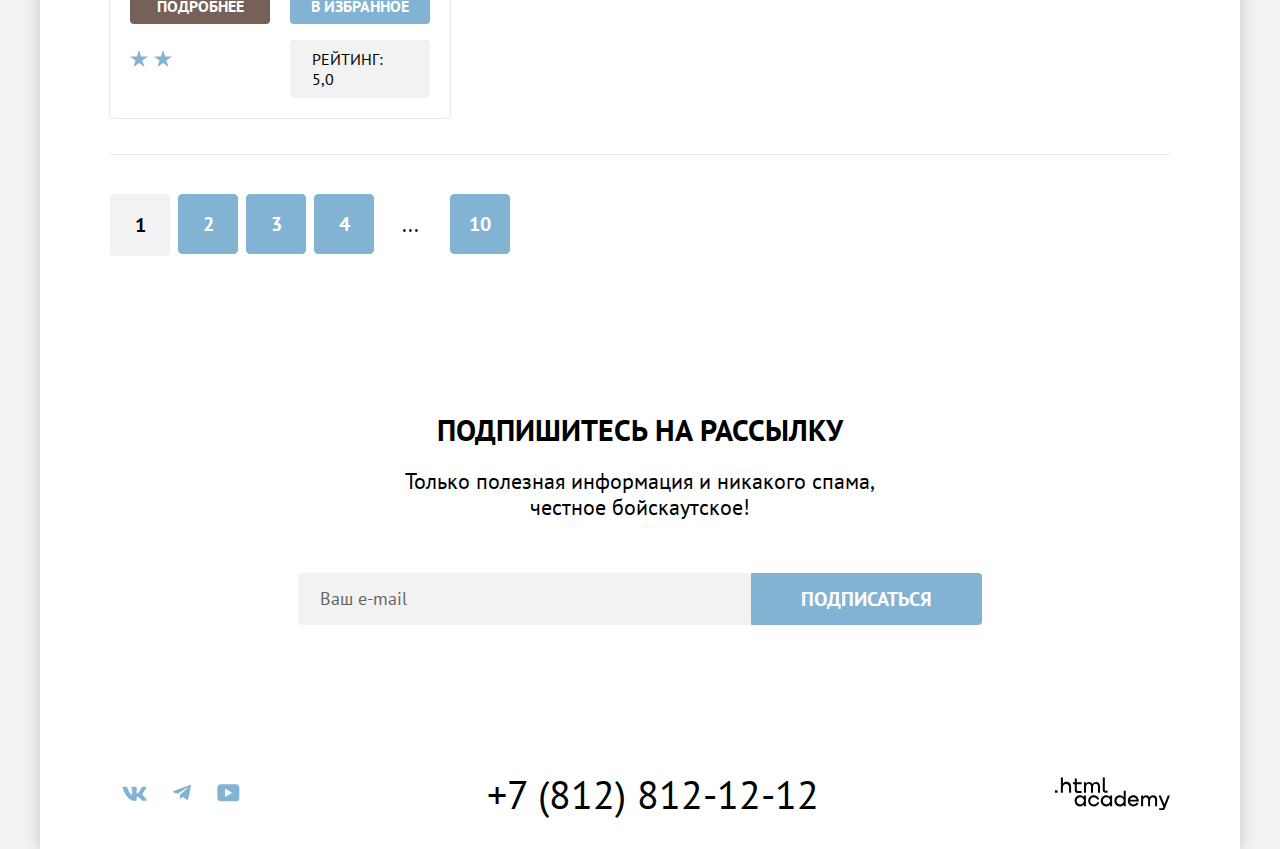
==== commit ccebf4da: "подготавливает проект к защите" ====
--- a/catalog.html
+++ b/catalog.html
@@ -33,7 +33,7 @@
           </li>
           <li class="navigation-item">
             <a class="navigation-link heart-icon" href="#">
-              <span class="visually-hidden">Избранное</span>
+              <span class="visually-hidden">Избранное.</span>
               <span class="favourites-count">12</span>
             </a>
           </li>
@@ -49,7 +49,7 @@
         <ul class="breadcrumbs">
           <li class="breadcrumbs-item">
             <a class="home-button" href="index.html">
-              <span class="visually-hidden">Главная</span>
+              <span class="visually-hidden">Главная.</span>
             </a>
           </li>
           <li class="breadcrumbs-item">
@@ -57,7 +57,7 @@
           </li>
         </ul>
         <section class="catalog-filter">
-          <h2 class="visually-hidden">Фильтры для подбора гостиницы</h2>
+          <h2 class="visually-hidden">Фильтры для подбора гостиницы.</h2>
           <form class="hotels-filter" action="https://echo.htmlacademy.ru/" method="get">
             <fieldset class="hotels-filter-group hotels-filter-group-infrastructure">
               <legend class="hotels-filter-title">Инфраструктура:</legend>
@@ -153,17 +153,17 @@
           <ul class="list show-cards-list">
             <li class="show-cards-item">
               <a class="show-cards-button show-all-cards show-cards-current" href="#">
-                <span class="visually-hidden">Показать карточки</span>
+                <span class="visually-hidden">Показать карточки.</span>
               </a>
             </li>
             <li class="show-cards-item">
               <a class="show-cards-button show-one-card" href="#">
-                <span class="visually-hidden">Показать одну карточку</span>
+                <span class="visually-hidden">Показать одну карточку.</span>
               </a>
             </li>
             <li class="show-cards-item">
               <a class="show-cards-button show-list" href="#">
-                <span class="visually-hidden">Показать список</span>
+                <span class="visually-hidden">Показать список.</span>
               </a>
             </li>
           </ul>
@@ -179,7 +179,7 @@
             <a class="button button-dark-catalog" href="#">подробнее</a>
             <button class="button button-favourites button-light" type="button">в избранное</button>
             <p class="product-stars product-four-stars">
-            <span class="visually-hidden">4 звезды</span>
+            <span class="visually-hidden">4 звезды.</span>
             </p>
             <span class="hotel-rating">Рейтинг: 8,5</span>
           </li>
@@ -193,7 +193,7 @@
             <a class="button button-dark-catalog" href="#">подробнее</a>
               <button class="button button-favourites button-favourites-selected" type="button">в избранном</button>
             <p class="product-stars product-four-stars">
-              <span class="visually-hidden">4 звезды</span>
+              <span class="visually-hidden">4 звезды.</span>
             </p>
             <span class="hotel-rating">Рейтинг: 9,2</span>
           </li>
@@ -207,7 +207,7 @@
             <a class="button button-dark-catalog" href="#">подробнее</a>
               <button class="button button-favourites button-light" type="button">в избранное</button>
             <p class="product-stars product-three-stars">
-              <span class="visually-hidden">3 звезды</span>
+              <span class="visually-hidden">3 звезды.</span>
             </p>
             <span class="hotel-rating">Рейтинг: 6,9</span>
           </li>
@@ -221,7 +221,7 @@
             <a class="button button-dark-catalog" href="#">подробнее</a>
               <button class="button button-favourites button-light" type="button">в избранное</button>
             <p class="product-stars product-two-stars">
-              <span class="visually-hidden">2 звезды</span>
+              <span class="visually-hidden">2 звезды.</span>
             </p>
             <span class="hotel-rating">Рейтинг: 5,0</span>
           </li>
@@ -253,12 +253,13 @@
         <h2 class="footer-subscribe-title">Подпишитесь на рассылку</h2>
         <p class="footer-subscribe-description">Только полезная информация и никакого спама,<br> честное бойскаутское!</p>
         <form class="footer-subscribe-form" action="https://echo.htmlacademy.ru/" method="post">
-          <input class="field field-inner" type="email" name="footer-subscribe-email" placeholder="Ваш e-mail" required>
+          <label class="visually-hidden" for="newsletter-email">Email.</label>
+          <input class="field field-inner" type="email" name="footer-subscribe-email" id="newsletter-email" placeholder="Ваш e-mail" required>
           <button class="button footer-subscribe-button button-light" type="submit">Подписаться</button>
         </form>
       </section>
       <section class="footer-contacts">
-        <h2 class="visually-hidden">Контакты</h2>
+        <h2 class="visually-hidden">Контакты.</h2>
             <ul class="list footer-contacts-social-list">
               <li class="footer-contacts-social-item">
                 <a class="footer-contacts-social-button button-vk" href="https://vk.com/htmlacademy">
--- a/styles/styles.css
+++ b/styles/styles.css
@@ -19,11 +19,11 @@
 }
 
 body {
-  font-family: "PT Sans", "Arial", sans-serif;
+  font-family: "PT Sans", Arial, sans-serif;
   font-size: 18px;
   line-height: 21px;
   background-color:  #f2f2f2;
-  color: #000000;
+  color: #000;
   margin: 0;
   min-width: 1280px;
 }
@@ -32,6 +32,11 @@
 *::before,
 *::after {
   box-sizing: border-box;
+}
+
+img {
+  max-width: 100%;
+  object-fit: contain;
 }
 
 .visually-hidden {
@@ -51,9 +56,9 @@
   margin: 0 auto;
   display: flex;
   flex-direction: column;
-  box-shadow: 0 0 15px 0 rgba(0, 0, 0, 0.2);
+  box-shadow: 0 0 15px 0 rgba(0 0 0 / 20%);
   flex-grow: 1;
-  background-color: #ffffff;
+  background-color: #fff;
 }
 
 .main-container {
@@ -68,7 +73,7 @@
   text-align: center;
   text-transform: uppercase;
   text-decoration: none;
-  color: #ffffff;
+  color: #fff;
   padding: 12px;
   padding-top: 8px;
   padding-bottom: 8px;
@@ -95,7 +100,7 @@
 
 .button-light:active {
   background-color: #82b3d3;
-  color: rgba(255, 255, 255, 0.3)
+  color: rgba(255 255 255 / 30%)
 }
 
 .button-light:disabled {
@@ -122,7 +127,7 @@
 
 .button-light-catalog:active {
   background-color: #82b3d3;
-  color: rgba(255, 255, 255, 0.3)
+  color: rgba(255 255 255 / 30%)
 }
 
 .button-light-catalog:disabled {
@@ -146,7 +151,7 @@
 
 .button-dark:active {
   background-color: #756157;
-  color: rgba(255, 255, 255, 0.3)
+  color: rgba(255 255 255 / 30%)
 }
 
 .button-dark:disabled {
@@ -174,7 +179,7 @@
 
 .button-dark-catalog:active {
   background-color: #756157;
-  color: rgba(255, 255, 255, 0.3)
+  color: rgba(255 255 255 / 30%)
 }
 
 .button-dark-catalog:disabled {
@@ -194,7 +199,7 @@
 }
 
 .button-transparent:hover {
-  opacity: 60%;
+  opacity: 0.6;
 }
 
 .button-transparent:focus {
@@ -203,11 +208,11 @@
 }
 
 .button-transparent:active {
-  color: rgba(255, 255, 255, 0.3);
+  color: rgba(255 255 255 / 30%);
 }
 
 .button-transparent:disabled {
-  opacity: 10%;
+  opacity: 0.1;
 }
 
 .submit-button {
@@ -224,8 +229,9 @@
   padding: 0;
 }
 
-/*MAIN PAGE*/
-/*HEADER*/
+/* MAIN PAGE */
+
+/* HEADER */
 
 .main-page-header {
   display: flex;
@@ -258,8 +264,8 @@
   line-height: 24px;
   font-weight: 700;
   text-align: center;
-  color: #000000;
-  background-color: #ffffff;
+  color: #000;
+  background-color: #fff;
   text-decoration: none;
   flex-wrap: wrap;
   padding: 20px 15.5px;
@@ -301,11 +307,11 @@
 
 .search-icon:hover,
 .search-icon:focus {
-  opacity: 60%;
+  opacity: 0.6;
 }
 
 .search-icon:active {
-  opacity: 30%;
+  opacity: 0.3;
 }
 
 .search-icon:focus {
@@ -323,11 +329,11 @@
 
 .heart-icon:hover,
 .heart-icon:focus {
-  opacity: 60%;
+  opacity: 0.6;
 }
 
 .heart-icon:active {
-  opacity: 30%;
+  opacity: 0.3;
 }
 
 .heart-icon:focus {
@@ -340,7 +346,7 @@
   line-height: 10px;
   text-align: center;
   background-color: #7db54f;
-  color: #ffffff;
+  color: #fff;
   border-radius: 10px;
   padding: 3px;
   min-height: 20px;
@@ -354,7 +360,7 @@
 
 .want-here {
   background-color: #756157;
-  color: #ffffff;
+  color: #fff;
   text-transform: uppercase;
   padding: 12px;
   padding-top: 8px;
@@ -379,7 +385,7 @@
 
 .want-here:active {
   background-color: #756157;
-  color: rgba(255, 255, 255, 0.3);
+  color: rgba(255 255 255 / 30%);
 }
 
 .want-here:disabled {
@@ -398,18 +404,18 @@
 }
 
 .logo-link:hover {
-  opacity: 60%;
+  opacity: 0.6;
 }
 
 .logo-link:active {
-  opacity: 30%;
+  opacity: 0.3;
 }
 
 .logo-link:focus {
   outline: none;
 }
 
-/*HERO*/
+/* HERO */
 
 .hero {
   background-color: #7ea2c2;
@@ -419,7 +425,7 @@
 
 .hero::after {
   content: "";
-  background-image: url("../images/devider.svg");
+  background-image: url("../images/divider.svg");
   position: absolute;
   left: 0;
   right: 0;
@@ -429,10 +435,7 @@
 
 .hero-img-banner {
   position: absolute;
-  top: 0;
-  left: 0;
-  bottom: 0;
-  right: 0;
+  inset: 0;
   object-fit: cover;
   height: 100%;
 }
@@ -447,7 +450,7 @@
 }
 
 
-/*ADVANTAGES*/
+/* ADVANTAGES */
 
 .advantages-list {
   text-align: center;
@@ -506,8 +509,8 @@
 }
 
 .advantages-item {
-  background-color: rgba(131, 179, 211, 0.12);
-  color: #000000;
+  background-color: rgba(131 179 211 / 12%);
+  color: #000;
 }
 
 .advantages-title::after {
@@ -515,24 +518,24 @@
   content: "";
   height: 2px;
   width: 60px;
-  background-color: rgba(0, 0, 0, 0.3);
+  background-color: rgba(0 0 0 / 30%);
   bottom: -31px;
   right: 58px;
 }
 
 .advantages-item-medium {
-  background-color: rgba(131, 179, 211, 0.2);
+  background-color: rgba(131 179 211 / 20%);
 }
 
 .advantages-item-dark {
   width: 100%;
   background-color: #82b3d3;
-  color: #ffffff;
+  color: #fff;
   display: flex;
 }
 
 .advantages-item-dark .advantages-title {
-  color: #ffffff;
+  color: #fff;
 }
 
 .advantages-item-dark .advantages-title::after {
@@ -540,19 +543,19 @@
   content: "";
   height: 2px;
   width: 60px;
-  background-color: rgba(255, 255, 255, 0.3);
+  background-color: rgba(255 255 255 / 30%);
   bottom: -30px;
   right: 55px;
 }
 
+.advantages-description {
+  color: #333;
+  margin: 0;
+  padding-bottom: 100px;
+}
+
 .advantages-item-dark .advantages-description {
-  color: #ffffff;
-}
-
-.advantages-description {
-  color: #333333;
-  margin: 0;
-  padding-bottom: 100px;
+  color: #fff;
 }
 
 .advantages-image {
@@ -564,7 +567,7 @@
 }
 
 
-/*SERVICES*/
+/* SERVICES */
 
 .services-list {
   text-align: center;
@@ -618,11 +621,11 @@
 }
 
 .services-item-medium {
-  background-color: rgba(131, 179, 211, 0.12);
+  background-color: rgba(131 179 211 / 12%);
 }
 
 .services-item-light {
-  background-color: #ffffff;
+  background-color: #fff;
 }
 
 .house-icon {
@@ -646,7 +649,7 @@
   background-position: center 81px;
 }
 
-/*HOTEL SEARCH*/
+/* HOTEL SEARCH */
 
 .hotel-search {
   text-align: center;
@@ -681,7 +684,7 @@
   margin-bottom: 96px;
 }
 
-/*FOOTER*/
+/* FOOTER */
 
 .footer-subscribe-title {
   font-size: 30px;
@@ -698,10 +701,10 @@
   line-height: 26px;
   text-align: center;
   margin: 0;
-  margin-bottom: 54px;
-}
-
-input[type=email] {
+  margin-bottom: 53px;
+}
+
+input[type="email"] {
   font-size: 18px;
   line-height: 24px;
   font-weight: 400;
@@ -711,8 +714,8 @@
 .footer-subscribe {
   display: block;
   width: 1200px;
-  color: #000000;
-  background-color: #ffffff;
+  color: #000;
+  background-color: #fff;
   text-align: center;
   margin: 0 auto;
   padding: 91px 258px 104px;
@@ -724,7 +727,7 @@
   background-position: center;
   background-repeat: no-repeat;
   background-size: cover;
-  color: #ffffff;
+  color: #fff;
   padding: 96px 258px 104px;
 }
 
@@ -737,8 +740,41 @@
   border: none;
   border-radius: 0 4px 4px 0;
   width: 232px;
-  padding-right: 50px;
-  padding-left: 50px;
+  padding: 8px 50px;
+}
+
+.field {
+  margin: 0;
+  padding: 12px 20px;
+  font: inherit;
+  font-weight: 700;
+  background-color: #f2f2f2;
+  border-radius: 4px;
+  border: 2px solid transparent;
+}
+
+.field:focus {
+  box-shadow: 0 0 0 3px #83b3d3;
+  outline: none;
+}
+
+.field:disabled {
+  color: rgba(0 0 0 / 30%);
+}
+
+.field:not(:disabled):hover {
+  background-color: #e6e6e6;
+  cursor: pointer;
+}
+
+.field:focus:not(:placeholder-shown) {
+  border: 2px solid #000;
+  box-shadow: none;
+}
+
+.field::placeholder {
+  color: #000;
+  opacity: 0.6;
 }
 
 .footer-field {
@@ -751,7 +787,6 @@
 .field-inner {
   background-color: #f2f2f2;
   width: 684px;
-  padding-top: 20px;
   font-weight: 400;
 }
 
@@ -782,7 +817,7 @@
 
 .footer-contacts-social-button {
   color: #82b3d3;
-  background-color: #ffffff;
+  background-color: #fff;
   display: block;
   padding: 12px;
   padding-top: 10px;
@@ -806,7 +841,7 @@
 }
 
 .footer-contacts-social-button:active {
-  color: rgba(104, 162, 202, 0.3);
+  color: rgba(104 162 202 / 30%);
 }
 
 .phone {
@@ -820,7 +855,7 @@
   text-align: center;
   text-decoration: none;
   font-style: normal;
-  color: #000000;
+  color: #000;
   display: block;
 }
 
@@ -834,7 +869,7 @@
 }
 
 .footer-phone:active {
-  color: rgba(117, 97, 87, 0.3);
+  color: rgba(117 97 87 / 30%);
 }
 
 .htmlacademy-link {
@@ -842,7 +877,7 @@
   align-items: center;
   padding: 0;
   margin: 0;
-  color: #000000;
+  color: #000;
 }
 
 .htmlacademy-link:hover {
@@ -855,13 +890,13 @@
 }
 
 .htmlacademy-link:active {
-  color: rgba(117, 97, 87, 0.3);
-}
-
-
-/*CATALOG*/
-
-/*MAIN*/
+  color: rgba(117 97 87 / 30%);
+}
+
+
+/* CATALOG */
+
+/* MAIN */
 
 .catalog-header {
   display: flex;
@@ -873,7 +908,7 @@
   font-size: 60px;
   line-height: 78px;
   font-weight: 700;
-  color: #ffffff;
+  color: #fff;
   margin: 0;
   margin-bottom: 8px;
 }
@@ -884,9 +919,9 @@
   background-size: cover;
   background-repeat: no-repeat;
   background-color: #696563;
-  color: #ffffff;
-  margin: 0;
-  padding: 35px 70px 40px 70px;
+  color: #fff;
+  margin: 0;
+  padding: 35px 70px 40px;
 }
 
 .breadcrumbs {
@@ -926,16 +961,16 @@
 }
 
 .breadcrumbs-link:hover {
-  opacity: 60%;
+  opacity: 0.6;
 }
 
 .breadcrumbs-link[href]:focus {
-  opacity: 60%;
+  opacity: 0.6;
   outline: none;
 }
 
 .breadcrumbs-link[href]:active {
-  opacity: 30%;
+  opacity: 0.3;
 }
 
 .home-button {
@@ -943,7 +978,7 @@
   height: 12px;
   margin-right: 28px;
   padding: 12px;
-  padding-left: 0px;
+  padding-left: 0;
   display: block;
   background-image: url("../images/icons/main-page-icon.svg");
   background-size: 13px 15px;
@@ -952,11 +987,11 @@
 }
 
 .home-button:hover {
-  opacity: 60%;
+  opacity: 0.6;
 }
 
 .home-button:active {
-  opacity: 30%;
+  opacity: 0.3;
 }
 
 .home-button:focus {
@@ -1005,7 +1040,7 @@
   font-size: 20px;
   line-height: 24px;
   font-weight: 700;
-  color: #ffffff;
+  color: #fff;
   margin: 0;
   margin-bottom: 33px;
   padding: 0;
@@ -1032,15 +1067,15 @@
   border-radius: 4px;
   top: 2px;
   left: 0;
-  background-color: #ffffff;
+  background-color: #fff;
 }
 
 .control:hover {
-  opacity: 60%;
+  opacity: 0.6;
 }
 
 .control:active {
-  opacity: 30%;
+  opacity: 0.3;
 }
 
 .control-input:focus + .control-mark {
@@ -1049,7 +1084,7 @@
 
 .control-input:disabled .control-mark,
 .control:hover .control-label {
-  opacity: 30%;
+  opacity: 0.3;
 }
 
 .control-input[type="checkbox"]:checked + .control-mark {
@@ -1071,7 +1106,7 @@
   left: 2px;
   width: 20px;
   height: 20px;
-  background-color: #ffffff;
+  background-color: #fff;
   border-radius: 50%;
   cursor: pointer;
 }
@@ -1092,11 +1127,11 @@
 }
 
 .control-radio:hover {
-  opacity: 60%;
+  opacity: 0.6;
 }
 
 .control-radio:active {
-  opacity: 30%;
+  opacity: 0.3;
 }
 
 .control-radio:focus + .control-radio::before {
@@ -1118,6 +1153,11 @@
 .price-input::-webkit-outer-spin-button,
 .price-input::-webkit-inner-spin-button {
   -webkit-appearance: none;
+          appearance: none;
+}
+
+input[type="number"] {
+  -moz-appearance: textfield;
 }
 
 .price-input:hover {
@@ -1131,17 +1171,17 @@
 }
 
 .price-input:active {
-  box-shadow: 0 0 0 3px #000000;
-  outline: none;
+  box-shadow: 0 0 0 3px #000;
+  outline: none;
+}
+
+.price-input:disabled {
+  opacity: 0.3;
 }
 
 .price-input:focus:not(:placeholder-shown) {
-  border: 2px solid #000000;
+  border: 2px solid #000;
   box-shadow: none;
-}
-
-.price-input:disabled {
-  opacity: 30%;
 }
 
 .price-input-min {
@@ -1160,7 +1200,7 @@
 .price-label {
   font-size: 18px;
   line-height: 24px;
-  color: #000000;
+  color: #000;
   min-width: 143px;
   min-height: 48px;
   margin: 0;
@@ -1175,14 +1215,14 @@
   position: relative;
   width: 287px;
   height: 4px;
-  background-color: rgba(255, 255, 255, 0.3);
+  background-color: rgba(255 255 255 / 30%);
   top: 44px;
 }
 
 .range-bar {
   position: absolute;
   height: 4px;
-  background-color: #ffffff;
+  background-color: #fff;
 }
 
 .range-toggle {
@@ -1214,7 +1254,7 @@
   font-family: inherit;
   font-size: 18px;
   line-height: 24px;
-  color: rgba(0, 0, 0, 0.3);
+  color: rgba(0 0 0 / 30%);
 }
 
 .toggle-min {
@@ -1230,12 +1270,11 @@
   margin-top: 56px;
   margin-right: auto;
   display: flex;
-  flex-wrap: wrap;
-  flex-direction: column;
+  flex-flow: column wrap;
 }
 
 .sorting-results {
-  background-color: #ffffff;
+  background-color: #fff;
   margin: 0;
   padding: 50px 70px 60px;
 }
@@ -1251,7 +1290,7 @@
   font-size: 30px;
   line-height: 36px;
   font-weight: 700;
-  color: #000000;
+  color: #000;
   text-transform: uppercase;
   margin: 0;
   margin-right: 200px;
@@ -1263,7 +1302,7 @@
   font-size: 30px;
   line-height: 36px;
   font-weight: 700;
-  color: #000000;
+  color: #000;
   text-transform: uppercase;
   margin: 0;
   display: block;
@@ -1304,7 +1343,7 @@
 }
 
 .show-cards-current {
-  border: 2px solid #000000;
+  border: 2px solid #000;
 }
 
 .show-cards-item {
@@ -1316,7 +1355,7 @@
 }
 
 .show-cards-button:hover {
-  border-color: #000000;
+  border-color: #000;
 }
 
 .show-cards-button:focus {
@@ -1325,7 +1364,7 @@
 }
 
 .show-cards-button:active {
-  border-color: #000000;
+  border-color: #000;
 }
 
 .select-control {
@@ -1334,7 +1373,8 @@
   min-width: 292px;
   min-height: 49px;
   padding: 12px 20px;
-  appearance: none;
+  -webkit-appearance: none;
+          appearance: none;
   background-image: url("../images/icons/arrow-down.svg");
   background-repeat: no-repeat;
   background-position: right 17px center;
@@ -1343,7 +1383,7 @@
   font-size: 18px;
   line-height: 21px;
   font-weight: 400;
-  background-color: #ffffff;
+  background-color: #fff;
 }
 
 .select-control:hover {
@@ -1359,13 +1399,13 @@
   border-color: #3f5e72;
 }
 
+.select-control:disabled {
+  border-color: rgba(0 0 0 / 30%);
+}
+
 .select-control:focus:not(:placeholder-shown) {
-  border: 2px solid #000000;
+  border: 2px solid #000;
   box-shadow: none;
-}
-
-.select-control:disabled {
-  border-color: rgba(0, 0, 0, 0.3);
 }
 
 .hotels-list {
@@ -1388,7 +1428,7 @@
   display: grid;
   grid-template-columns: repeat(2, 140px);
   gap: 16px 20px;
-  background-color: #ffffff;
+  background-color: #fff;
   padding: 20px;
   border-radius: 4px;
   box-shadow: 0 0 0 1px #e6e6e6;
@@ -1432,7 +1472,7 @@
 
 .button-favourites-selected:active {
   background-color: #7db54f;
-  color: rgba(255, 255, 255, 0.3);
+  color: rgba(255 255 255 / 30%);
 }
 
 .button-favourites-selected:disabled {
@@ -1509,7 +1549,7 @@
   line-height: 36px;
   font-weight: 700;
   text-align: center;
-  color: #ffffff;
+  color: #fff;
   background-color: #82b3d3;
   text-decoration: none;
   padding: 11px;
@@ -1534,11 +1574,11 @@
 
 .pagination-link:active {
   background-color: #82b3d3;
-  color: rgba(255, 255, 255, 0.3);
+  color: rgba(255 255 255 / 30%);
 }
 
 .pagination-current {
-  color: #000000;
+  color: #000;
   background-color: #f2f2f2;
   border: 1px solid #f2f2f2;
   border-radius: 4px;
@@ -1549,19 +1589,19 @@
 }
 
 .pagination-current:hover {
-  color: #000000;
+  color: #000;
   background-color: #f2f2f2;
   border: 1px solid #f2f2f2;
 }
 
 .pagination-current:focus {
-  color: #000000;
+  color: #000;
   background-color: #f2f2f2;
   border: 1px solid #f2f2f2;
 }
 
 .pagination-current:active {
-  color: #000000;
+  color: #000;
   background-color: #f2f2f2;
   border: 1px solid #f2f2f2;
 }
@@ -1575,7 +1615,7 @@
   line-height: 26px;
 }
 
-/*Modal window*/
+/* Modal window */
 
 .modal-container {
   position: fixed;
@@ -1584,7 +1624,7 @@
   display: flex;
   width: 100%;
   height: 100%;
-  background-color: rgba(242, 242, 242, 0.8);
+  background-color: rgba(242 242 242 / 80%);
   z-index: 2;
 }
 
@@ -1592,7 +1632,7 @@
   position: relative;
   margin: auto;
   padding: 64px 70px;
-  background-color: #ffffff;
+  background-color: #fff;
 }
 
 .modal-search {
@@ -1640,7 +1680,7 @@
 }
 
 .modal-close-button:active::before {
-  opacity: 30%;
+  opacity: 0.3;
 }
 
 .modal-title {
@@ -1651,40 +1691,6 @@
   font-size: 30px;
   line-height: 36px;
   text-transform: uppercase;
-}
-
-.field {
-  margin: 0;
-  padding: 12px 20px;
-  font: inherit;
-  font-weight: 700;
-  background-color: #f2f2f2;
-  border-radius: 4px;
-  border: 2px solid transparent;
-}
-
-.field:not(:disabled):hover {
-  background-color: #e6e6e6;
-  cursor: pointer;
-}
-
-.field:focus {
-  box-shadow: 0 0 0 3px #83b3d3;
-  outline: none;
-}
-
-.field:focus:not(:placeholder-shown) {
-  border: 2px solid #000000;
-  box-shadow: none;
-}
-
-.field:disabled {
-  color: rgba(0, 0, 0, 0.3);
-}
-
-.field::placeholder {
-  color: #000000;
-  opacity: 60%;
 }
 
 .search-button {
@@ -1719,7 +1725,7 @@
   background-repeat: no-repeat;
   height: 15px;
   width: 16px;
-  opacity: 30%;
+  opacity: 0.3;
 }
 
 .adults-field,
@@ -1737,8 +1743,8 @@
   background-color: #f2f2f2;
   border: none;
   outline: none;
-  color: #000000;
-  border-radius: 0 0 0 0;
+  color: #000;
+  border-radius: 0;
 }
 
 .field-group {
@@ -1764,6 +1770,7 @@
 .children-field::-webkit-outer-spin-button,
 .children-field::-webkit-inner-spin-button {
   -webkit-appearance: none;
+          appearance: none;
 }
 
 .check {
@@ -1796,11 +1803,11 @@
   display: flex;
   align-items: center;
   justify-content: center;
-  color: rgba(117, 97, 87, 0.3);
+  color: rgba(117 97 87 / 30%);
 }
 
 .minus-plus:hover {
-  color: #000000;
+  color: #000;
 }
 
 .minus-plus:focus {
@@ -1813,7 +1820,7 @@
 }
 
 .minus-plus:active {
-  color: rgba(0, 0, 0, 0.2);
+  color: rgba(0 0 0 / 20%);
 }
 
 .minus {
@@ -1901,8 +1908,8 @@
 
 .tooltip-text {
   position: absolute;
-  background-color: #333333;
-  color: #ffffff;
+  background-color: #333;
+  color: #fff;
   width: 256px;
   font-size: 16px;
   line-height: 20px;
@@ -1912,7 +1919,7 @@
   left: 23px;
   transform: translateX(-50%);
   display: none;
-  box-shadow: 0 15px 30px 0 rgba(0, 0, 0, 0.3);
+  box-shadow: 0 15px 30px 0 rgba(0 0 0 / 30%);
 }
 
 .tooltip-toggle:hover + .tooltip-text,
@@ -1932,10 +1939,10 @@
 
 .tooltip-toggle:hover .tooltip-icon,
 .tooltip-toggle:focus .tooltip-icon {
-  opacity: 60%
-}
-
-.tooltip-text:after {
+  opacity: 0.6;
+}
+
+.tooltip-text::after {
   content: "";
   background-image: url("../images/icons/tooltip-arrow.svg");
   width: 19px;
